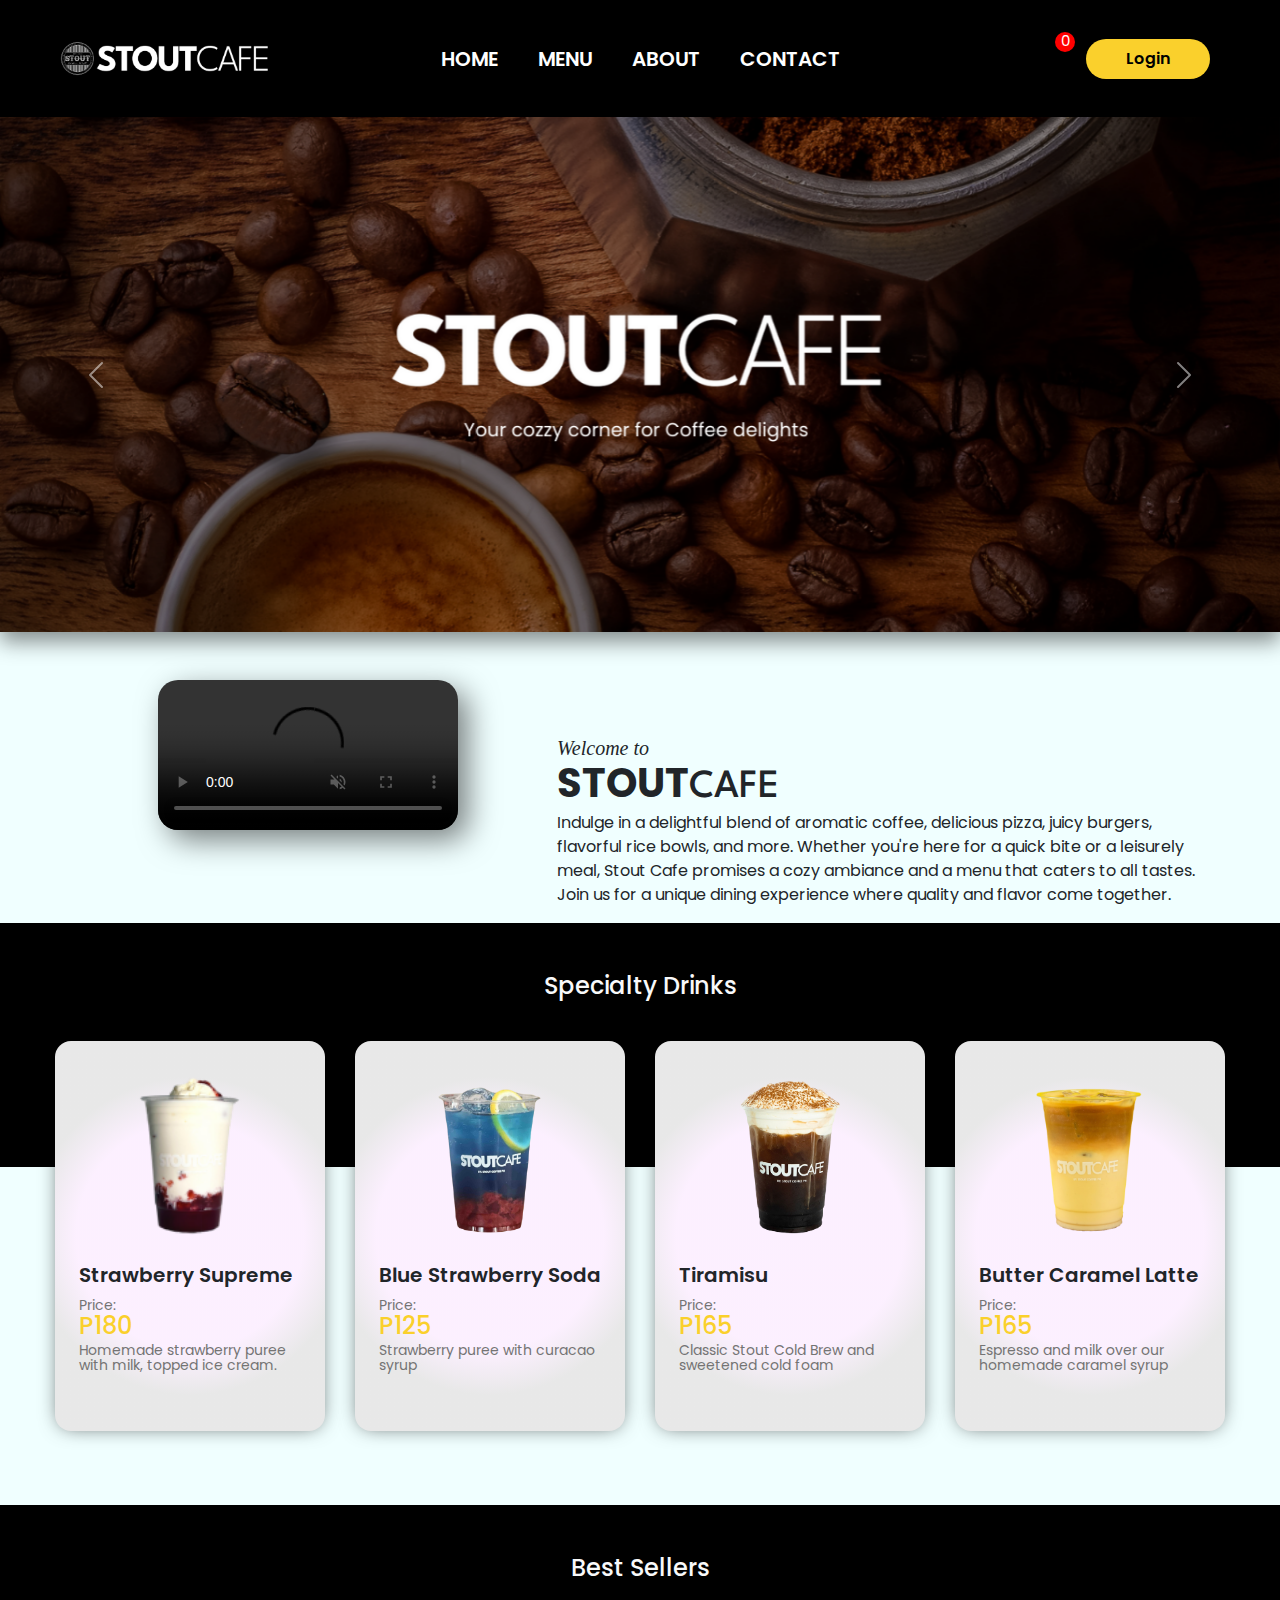
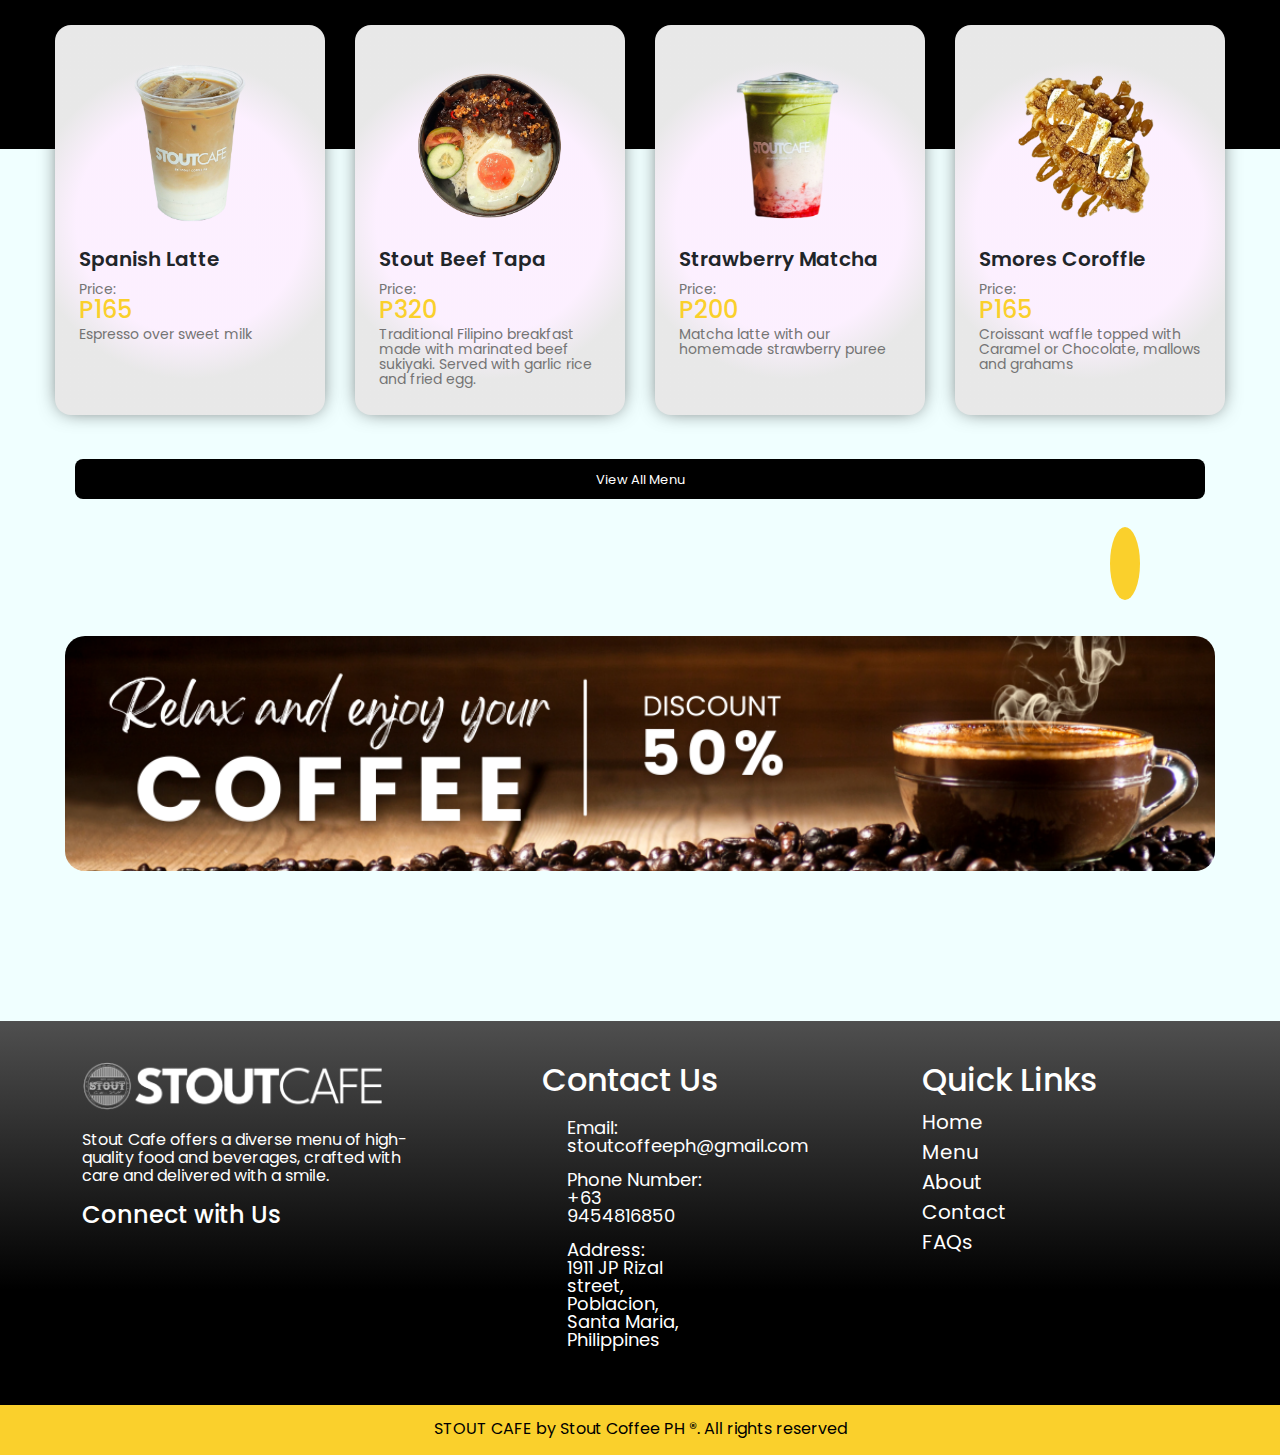
==== index.html @ 59ee8be3 "final" ====
<!DOCTYPE html>
<html lang="en">
<head>
    <meta charset="UTF-8">
    <meta name="viewport" content="width=device-width, initial-scale=1.0">
    <title>STOUT CAFE</title>
    <link rel="stylesheet" href="styles.css">
    <link rel="preconnect" href="https://fonts.googleapis.com">
    <link rel="preconnect" href="https://fonts.gstatic.com" crossorigin>
    <link href="https://fonts.googleapis.com/css2?family=League+Spartan:wght@100..900&family=Playwrite+AU+TAS:wght@100..400&family=Poppins:ital,wght@0,100;0,200;0,300;0,400;0,500;0,600;0,700;0,800;0,900;1,100;1,200;1,300;1,400;1,500;1,600;1,700;1,800;1,900&display=swap" rel="stylesheet">    <link href="https://cdn.jsdelivr.net/npm/bootstrap@5.3.3/dist/css/bootstrap.min.css" rel="stylesheet" integrity="sha384-QWTKZyjpPEjISv5WaRU9OFeRpok6YctnYmDr5pNlyT2bRjXh0JMhjY6hW+ALEwIH" crossorigin="anonymous">
    <link href="https://cdn.jsdelivr.net/npm/bootstrap@5.3.3/dist/css/bootstrap.min.css" rel="stylesheet" integrity="sha384-QWTKZyjpPEjISv5WaRU9OFeRpok6YctnYmDr5pNlyT2bRjXh0JMhjY6hW+ALEwIH" crossorigin="anonymous">
    <script src="https://kit.fontawesome.com/086a90f697.js" crossorigin="anonymous"></script>
</head>
<body class="bg-color">
    
    <header>
        <div class="navbar">
            <div ><a href="#"><img src="pics/logo.png" alt=""class="logo"></a></div>
            <ul class="links">
                <li><a href="home.html" class="nav-linkk">HOME</a></li>
                <li><a href="menu.html" class="nav-linkk">MENU</a></li>
                <li><a href="about.html" class="nav-linkk">ABOUT</a></li>
                <li><a href="contact.html" class="nav-linkk">CONTACT</a></li>
            </ul>
            <div class="cart-btn">
                <a type="button" class="cart-link">
                    <i class="fa-solid fa-cart-shopping" id="cart"></i>
                </a>
                <span class = "quantity">0</span>
            </div>
            <div class="dropdown">
                <button class="btn border-0" type="button" data-bs-toggle="dropdown" aria-expanded="false">
                    <div class="user">
                        <i class="fa-solid fa-circle-user"></i>
                        <div class="user-info">
                            <h5 class="user-fullname">FName LName</h5>
                            <p class="user-email">email</p>
                        </div>
                    </div>
                </button>
                <ul class="dropdown-menu">
                    <li><a class="dropdown-item" href="#" id = "signOut">Sign Out</a></li>
                </ul>
            </div>
            <a href="login.html" class="action-btn" id = "login-form-button">Login</a>
            <div class="toggle-btn">
                <i class="fa-solid fa-bars" ></i> 
            </div>
            
        </div>

        <div class="dropdown_menu closed">
            <li><a href="index.html" class="nav-linkk">HOME</a></li>
            <li><a href="menu.html" class="nav-linkk">MENU</a></li>
            <li><a href="about.html" class="nav-linkk">ABOUT</a></li>
            <li><a href="#" class="nav-linkk">CONTACT</a></li>
            <li><a href="#" class="nav-linkk">CART</a></li>
            <li><a href="#" class="action-btn-dd" id="burgerLogin">LOGIN</a></li>
            <li><a href="#" class="action-btn-dd" id="burgerSignout">SIGN OUT</a></li>
        </div>
    </header>
<!--CAROUSEL-->
    <div class="carousel-container">
        <div id="carouselExampleInterval" class="carousel slide" data-bs-ride="carousel">
            <div class="carousel-inner">
                <div class="carousel-item active" data-bs-interval="3000">
                <img src="pics/1.png" class="d-block w-100" alt="...">
                </div>
            <div class="carousel-item" data-bs-interval="3000">
                <img src="pics/2.png" class="d-block w-100" alt="...">
                </div>
            <div class="carousel-item" data-bs-interval="3000">
                <img src="pics/3.png" class="d-block w-100" alt="...">
                </div>
            <div class="carousel-item" data-bs-interval="3000">
                <img src="pics/4.png" class="d-block w-100" alt="...">
                </div>
            <div class="carousel-item" data-bs-interval="3000">
                <img src="pics/5.png" class="d-block w-100" alt="...">
            </div>
            <divs class="carousel-item" data-bs-interval="3000">
                <img src="pics/6.png" class="d-block w-100" alt="...">
            </divs>
            </div>
            <button class="carousel-control-prev" type="button" data-bs-target="#carouselExampleInterval" data-bs-slide="prev">
                <span class="carousel-control-prev-icon" aria-hidden="true"></span>
                <span class="visually-hidden">Previous</span>
            </button>
            <button class="carousel-control-next" type="button" data-bs-target="#carouselExampleInterval" data-bs-slide="next">
                <span class="carousel-control-next-icon" aria-hidden="true"></span>
                <span class="visually-hidden">Next</span>
            </button>            
        </div>   
    </div>
<!--VIDEO-->
    <div class="container container-fluid pt-5 text-center">
        <div class="row">
            <div class="col-md-5">
            <video src="pics/stout vid.mp4" class="video" controls autoplay muted loop></video>
            </div>
            <div class="text col-md-7 text-start pt-5">
            <h4 class="overview-text1 pt-2">Welcome to</h4>
            <h1 class="overview-text"><b>STOUT</b>CAFE</h1>
            <p class="info">Indulge in a delightful blend of aromatic coffee, delicious pizza, juicy burgers, flavorful rice bowls, and more. Whether you're here for a quick bite or a leisurely meal, Stout Cafe promises a cozy ambiance and a menu that caters to all tastes. Join us for a unique dining experience where quality and flavor come together.</p>
            </div>
        </div>
    </div>


<!--SPECIALTY DRINKS-->

<div class="specialty-drinks-bg">
    <h4 class="title text-light ">Specialty Drinks</h4>
</div>

    <div class="sd-container d-flex justify-content-center align-items-center">
        <div class="row row-menu row-cols-1 row-cols-md-2 row-cols-lg-4 row-cols-xl-4 row-cols-xxl-4 g-4 align-items-center "> 
            <div class="col d-flex justify-content-center align-items-center">
                <button type="button" class="product-link non-coffee-container">
                    <div class="card border-0 rounded-4">
                        <div class="img-container strawberrysup">
                            <img src="products/strawberry supreme.png" class="card-img-top" alt="...">
                        </div>
                        <div class="card-body text-start ">
                            <h5 class="card-title mt-3 px-2 fw-semibold">Strawberry Supreme</h5>
                            <p class="start-price px-2">Price:</p>
                            <h4 class="price fs-4 px-2">P180</h4>
                            <p class="card-text px-2">Homemade strawberry puree with milk, topped ice cream.</p>
                        </div>
                    </div>
                </button>
            </div>
            <div class="col d-flex justify-content-center align-items-center">
                <button tpye="button" class="product-link non-coffee-container">
                    <div class="card border-0 rounded-4">
                        <div class="img-container soda">
                            <img src="products/blue strawbeyy soda.png" class="card-img-top" alt="...">
                        </div>
                        <div class="card-body text-start ">
                            <h5 class="card-title mt-3 px-2 fw-semibold">Blue Strawberry Soda</h5>
                            <p class="start-price px-2">Price:</p>
                            <h4 class="price fs-4 px-2">P125</h4>
                            <p class="card-text px-2">Strawberry puree with curacao syrup</p>
                        </div>
                    </div>
                </button>
            </div>
            <div class="col d-flex justify-content-center align-items-center">
                <button type="button" class="product-link coffee-container">
                    <div class="card border-0 rounded-4">
                        <div class="img-container tiramisu">
                            <img src="products/tiramasu.png" class="card-img-top" alt="...">
                        </div>
                        <div class="card-body text-start ">
                            <h5 class="card-title mt-3 px-2 fw-semibold">Tiramisu</h5>
                            <p class="start-price px-2"> Price:</p>
                            <h4 class="price fs-4 px-2">P165</h4>
                            <p class="card-text px-2">Classic Stout Cold Brew and sweetened cold foam</p>
                        </div>
                    </div>
                </button>
            </div>
            <div class="col d-flex justify-content-center align-items-center">
                <button type="button" class="product-link coffee-container">
                    <div class="card border-0 rounded-4">
                        <div class="img-container butterscotch">
                            <img src="products/beutterscotch.png" class="card-img-top" alt="...">
                        </div>
                        <div class="card-body text-start ">
                            <h5 class="card-title mt-3 px-2 fw-semibold">Butter Caramel Latte</h5>
                            <p class="start-price px-2">Price:</p>
                            <h4 class="price fs-4 px-2">P165</h4>
                            <p class="card-text px-2">Espresso and milk over our homemade caramel syrup</p>
                        </div>
                    </div>
                </button>
            </div>
        </div>
    </div>

<!--BEST SELLERS-->

        <div class="best-sellers-bg">
            <h4 class="title text-light ">Best Sellers</h4>
        </div>
    
            <div class="bs-container d-flex justify-content-center align-items-center">
                <div class="row row-menu row-cols-1 row-cols-md-2 row-cols-lg-4 row-cols-xl-4 row-cols-xxl-4 g-4 align-items-center "> 
                    <div class="col d-flex justify-content-center align-items-center">
                        <button type="button" class="product-link coffee-container">
                            <div class="card border-0 rounded-4">
                                <div class="img-container spanish">
                                    <img src="products/spanish latte.png" class="card-img-top" alt="...">
                                </div>
                                <div class="card-body text-start ">
                                    <h5 class="card-title mt-3 px-2 fw-semibold">Spanish Latte</h5>
                                    <p class="start-price px-2"> Price:</p>
                                    <h4 class="price fs-4 px-2">P165</h4>
                                    <p class="card-text px-2">Espresso over sweet milk</p>
                                </div>
                            </div>
                        </button>
                    </div>
                    <div class="col d-flex justify-content-center align-items-center">
                        <button type="button" class="product-link">
                            <div class="card border-0 rounded-4">
                                <div class="img-container tapa">
                                    <img src="products/stout beef tapa.png" class="card-img-top" alt="...">
                                </div>
                                <div class="card-body text-start ">
                                    <h5 class="card-title mt-3 px-2 fw-semibold">Stout Beef Tapa</h5>
                                    <p class="start-price px-2">Price:</p>
                                    <h4 class="price fs-4 px-2">P320</h4>
                                    <p class="card-text px-2">Traditional Filipino breakfast made with marinated beef sukiyaki. Served with garlic rice and fried egg.</p>
                                </div>
                            </div>
                        </button>
                    </div>
                    <div class="col d-flex justify-content-center align-items-center">
                        <button type="button" class="product-link non-coffee-container">
                            <div class="card border-0 rounded-4">
                                <div class="img-container smatcha">
                                    <img src="products/strawberry matcha.png" class="card-img-top" alt="...">
                                </div>
                                <div class="card-body text-start ">
                                    <h5 class="card-title mt-3 px-2 fw-semibold">Strawberry Matcha</h5>
                                    <p class="start-price px-2"> Price:</p>
                                    <h4 class="price fs-4 px-2">P200</h4>
                                    <p class="card-text px-2">Matcha latte with our homemade strawberry puree</p>
                                </div>
                            </div>
                        </button>
                    </div>
                    <div class="col d-flex justify-content-center align-items-center">
                        <button type="button" class="product-link">
                            <div class="card border-0 rounded-4">
                                <div class="img-container smores">
                                    <img src="products/smores.png" class="card-img-top" alt="...">
                                </div>
                                <div class="card-body text-start ">
                                    <h5 class="card-title mt-3 px-2 fw-semibold">Smores Coroffle</h5>
                                    <p class="start-price px-2">Price:</p>
                                    <h4 class="price fs-4 px-2">P165</h4>
                                    <p class="card-text px-2">Croissant waffle topped with Caramel or Chocolate, mallows and grahams</p>
                                </div>
                            </div>
                        </button>
                    </div>
                </div>
            </div>

            <div class="all-menu-btn-cont">
                <button type="button" class="all-menu-btn">View All Menu</button>
            </div>

            
            <div class="back-to-top-btn">
                <button id="backtotop"><i class="fa-solid fa-chevron-up"></i></button>
            </div>

            <div class="bottom-pic-lp">
                <img src="pics/landingpage.png" alt="">
            </div>

                <!--POPUP NA FINAL-->

    <div class="popup-container">
        <div class="popup">
            <i class="fa-solid fa-xmark" id="fa-xmark-popup"></i>
            <div class="popup-img-container">
                <img src="products/latte.png" alt="" class="popup-img">
            </div>
            <div class="scrollable">
                <h3 class="popup-title">Product Name</h3>
            <p class="popup-price">Price:</p>
            <h4 class="popup-number"></h4>
            <p class="popup-description">Description</p>
            <hr>
            <h6 class="variation">Variation (Select 1)</h6>
            <div class="radio-group">
                <label class="radio size">
                    <input class="radio-option drinks" type="radio" name="option-size" value="8oz"> 8oz
                </label>
                <label class="radio size">
                    <input class="radio-option drinks" type="radio" name="option-size" value="10oz"> 10oz
                </label>
                <label class="radio size">
                    <input class="radio-option drinks" type="radio" name="option-size" value="16oz"> 16oz
                </label>
                <label class="radio nachos">
                    <input class="radio-option snacks" type="radio" name="option-size" value="Solo"> Solo
                </label>
                <label class="radio nachos">
                    <input class="radio-option snacks" type="radio" name="option-size" value="For Sharing"> For Sharing
                </label>
                <label class="radio sandwichSmores">
                    <input class="radio-option" type="radio" name="option-size" value="Chocolate Smores"> Chocolate Smores
                </label>
                <label class="radio sandwichSmores">
                    <input class="radio-option" type="radio" name="option-size" value="Caramel Smores"> Caramel Smores
                </label>
            </div>
            <hr>
            <h6 class="extras">Extras </h6>
            <div class="checkbox-group">
                <label class="checkbox espressoDrinks">
                    <input class="checkbox-option" type="checkbox" name="option" value="Shot of Espresso">
                    Shot of Espresso
                </label>
                <label class="checkbox allPasta">
                    <input class="checkbox-option" type="checkbox" name="option-customize" value="Potato Chips & Dip"> Potato Chips & Dip
                </label>
                <label class="checkbox allPasta">
                    <input class="checkbox-option" type="checkbox" name="option-customize" value="Potato Chips"> Potato Chips
                </label>
                <label class="checkbox allPasta">
                    <input class="checkbox-option" type="checkbox" name="option-customize" value="Baguette Bites"> Baguette Bites
                </label>
                <label class="checkbox allPasta">
                    <input class="checkbox-option" type="checkbox" name="option-customize" value="Sun Dried Tomatoes"> Sun Dried Tomatoes
                </label>
                <label class="checkbox riceBowls">
                    <input class="checkbox-option" type="checkbox" name="option-customize" value="Egg"> Egg
                </label>
                <label class="checkbox riceBowls">
                    <input class="checkbox-option" type="checkbox" name="option-customize" value="Coleslaw"> Coleslaw
                </label>
                <label class="checkbox riceBowls">
                    <input class="checkbox-option" type="checkbox" name="option-customize" value="Plain Rice"> Plain Rice
                </label>
                <label class="checkbox riceBowls">
                    <input class="checkbox-option" type="checkbox" name="option-customize" value="Mexican Java Rice"> Mexican Java Rice
                </label>
                <label class="checkbox riceBowls">
                    <input class="checkbox-option" type="checkbox" name="option-customize" value="Garlic Rice"> Garlic Rice
                </label>
            </div>
        </div>


        <div class="popup-footer">
            <div class="grid-quantity">
                <button class="minus">-</button>
                <span class="quantity-number">1</span>
                <button class="plus">+</button>
            </div>
            <div class="grid-addtocart">
                <button class="addtocart">
                    Add to Cart
                </button>
            </div>
        </div>
        </div>
    </div>

<!--CART PAGE-->

    <div class="cartpage">
        <div class="mycart">
            <div class="backbutton">
                <i class="fa-solid fa-chevron-left"></i>
                <p class="back">Back</p>
            </div>
            <h4 class="mycart-title">My Cart</h4>

            <div class="items">
                <!--Start adding here-->
                <!-- <div class="cart-items-container"> 
                    <div class="cart-img-container">
                        <img class="cart-img" src="products/latte.png" alt="">
                    </div>
                    <div class="text-container">
                        <i class="fa-solid fa-trash"></i>
                        <h5 class="cart-items-title">Product Name</h5>
                        <p class="cart-items-price">Price: P</p>
                        <p class="cart-items-size">Size: </p>
                        <p class="cart-items-extras">Extras:</p>
                    </div>

                    <div class="cart-quantity">
                        <button class="cart-minus">-</button>
                        <span class="cart-quantity-number">0</span>
                        <button class="cart-plus">+</button>
                    </div>
                </div>     -->
            </div>
        </div>
        <div class="information">
            <button onclick="showDialog()" class="edit">
                <div class="delivery-address">
                    <img class="map" src="products/map-location-svgrepo-com.png" alt="">
                    <div class="info">
                        <h5 class="delivery-title">Delivery Address</h5>
                        <p class="name">Name:</p>
                        <p class="phone-number">Phone Number:</p>
                        <p class="complete-address">Address:</p>
                    </div>
                </div>
            </button>

            <p class="special-instructions"> Special Instructions</p>
            <textarea name="textbox" id="textbox" placeholder="Enter your special instructions here..."></textarea>

            <p class="payment-method">Payment Method</p>
            
            <div class="dialog">
                <dialog id="myDialog">
                    <p class="contact">Contact</p>
                    <input class="fullname" type="text" placeholder="Full Name" required>
                    <input class="contact-number" type="text" placeholder="Contact Number" required>
                    <p class="address">Address</p>
                    <input class="dialog-address-1" type="text" placeholder="Street Name, Building, House No." required>
                    <input class="dialog-address-2" type="text" placeholder="Barangay" required>
                    <input class="dialog-address-3" type="text" placeholder="City" required>
                    <input class="dialog-address-4" type="text" placeholder="Province" required>
                    <button onclick="closeDialog()" class="close">Close</button>
                    <button onclick="closeDialog()" class="save">Save</button>
                </dialog>
            </div>

            <div class="payment-radio">
                <div class="payment-radio">
                  <label for="radio1">
                    <input type="radio" id="radio1" class="payment" name="radio-group" />
                    <img class="payment-img" src="./pics/cash.png" alt="Radio 1">
                  </label>
                </div>
                <div class="payment-radio">
                  <label for="radio2">
                    <input type="radio" id="radio2" class="payment" name="radio-group" />
                    <img class="payment-img" src="./pics/Card.png" alt="Radio 2">
                  </label>
                </div>
                <div class="payment-radio">
                  <label for="radio3">
                    <input type="radio" id="radio3" class="payment" name="radio-group" />
                    <img class="payment-img" src="./pics/gcash.png" alt="Radio 3">
                  </label>
                </div>
            </div>

            <div class="voucher">
                <p class="voucher-code">Voucher Code:</p>
                <div class="code"><textarea name="textbox" id="textbox-voucher" placeholder="Enter voucher code here..."></textarea>
                    <button class="apply">Apply</button></div>
            </div>

            <hr>
        <div class="payment-summary">
            <h5 class="summary-title">Payment Details</h5>
            <p class="subtotal">Subtotal:</p>
            <p class="delivery-fee">Delivery Fee: P49</p>
            <p class="payment-method-2">Payment Method:</p>
        </div>
        <hr>

        <div class="total">
            <div class="totalpayment">
                <h5>Total Payment:</h5>
                <h2 id = "check-out-price">P0</h2>
            </div>

            <button class="checkout">Check Out</button>

        </div>
        </div>
    </div>


            <div class="footer-container">
                <footer >
                    <div class="container pagodnako">
                        <div class="row align-items-start justify-content-center text-align-center">
                            <div class="col col-md-4 align-items-start justify-content-center text-align-center">
                            <img class="footer-logo" src="pics/logo.png" alt="">
                            <p>Stout Cafe offers a diverse menu of high-quality food and beverages, crafted with care and delivered with a smile.</p>
                            <h4>Connect with Us</h4>

                                <div class="row  mt-3">
                                    <div class="col-2"><a href=""><i class="fa-brands fa-facebook footer-icon"></i></a></div>
                                    <div class="col-2"><a href=""><i class="fa-brands fa-square-instagram footer-icon"></i></a></div>
                                    <div class="col-2"><a href=""><i class="fa-brands fa-tiktok footer-icon"></i></a></div>
                                </div>

                          </div>
                          <div class=" col col-md-4 d-block text-align-start justify-content-start">
                            <div class="row footer-row">
                                <h2>Contact Us</h2>
                                <div class=" d-flex">
                                    <i class="fa-solid fa-envelope footer-icon2"></i>
                                    <a href="" class="footer-link"> <p>Email: <br>stoutcoffeeph@gmail.com</p></a>
                                </div>
                                <div class=" d-flex">
                                    <i class="fa-solid fa-phone footer-icon2"></i>
                                    <a href="" class="footer-link"> <p>Phone Number: <br>+63 9454816850</p></a>
                                </div>
                                <div class=" d-flex">
                                    <i class="fa-solid fa-location-dot footer-icon2"></i>
                                    <a href="" class="footer-link"> <p>Address: <br>1911 JP Rizal street, Poblacion,
                                        Santa Maria, Philippines</p></a>
                                </div>
                                
                            </div>
                          </div>
                          <div class="col col-md-4">
                            <div class="row quicklinks">
                                <h2>Quick Links</h2>
                                <a href="index.html">Home</a>
                                <a href="menu.html">Menu</a>
                                <a href="about.html">About</a>
                                <a href="contact.html">Contact</a>
                                <a href="faqs.html">FAQs</a>
                            </div>
                          </div>
                        </div>
                      </div>
                      
                </footer>
                <div class="footer-footer"><p>STOUT CAFE by Stout Coffee PH ®. All rights reserved</p></div>
            </div>

<script src="https://ajax.googleapis.com/ajax/libs/jquery/3.7.1/jquery.min.js"></script>   
<script src="script.js"></script>
<script src="https://cdn.jsdelivr.net/npm/bootstrap@5.3.3/dist/js/bootstrap.bundle.min.js" integrity="sha384-YvpcrYf0tY3lHB60NNkmXc5s9fDVZLESaAA55NDzOxhy9GkcIdslK1eN7N6jIeHz" crossorigin="anonymous"></script> 
</body>
</html>
---- styles.css ----
* {
    padding: 0;
    margin: 0;
    box-sizing: border-box;
    font-family: "Poppins";

}

:root {
    --darkyellow: #FAD02C;
    --black: #000000;
    --poppins: "Poppins";
    --white: #ffffff;
}

body {
    height: 100%;
}

.bg-color {
    background-color:azure;
}

/*------LOGIN-------*/

#signOut {
    z-index: 999;
}

.landingpage-pic {

}


/*------NAVBAR-------*/

.logo {
    height: 35px;
    display: flex;
    margin-left: 60px;
}

i{
    color: var(--white);
    margin-right: 50px;
    font-size: 20px;
}

li {
    list-style: none;
    display: flex;
    justify-content: space-between;
}

.nav-linkk, .action-btn{
    text-decoration: none;
    color: rgb(255, 255, 255);
    font-family: "Poppins";
    font-weight: 580;
    transition: transform 0.3s ease;
}


.nav-linkk:hover {
    color:#FAD02C;
    transform: scale(1.1);
}


header {
    display: block;
    top: 0;
    z-index: 5;
    width: 100%;
    position: sticky;
}   

.navbar {
    width: 100%;
    display: flex;
    align-items: center;
    justify-content: space-between;
    background-color: #000000;
    height: 13vh;
    backdrop-filter: blur(15px) ;
}

.links {
    display: flex;
    position: absolute;
    justify-content: center;
    align-items: center;
    padding: 0;
    margin: 0;
    left: 50%;
    right: 50%;
}
.navbar .links {
    display: flex;
    gap: 40px;
}

.navbar .toggle-btn {
    cursor: pointer;
    display: none;
    overflow-x: hidden;
}

.action-btn {
    background-color: var(--darkyellow);
    padding: 0.3rem 1rem;
    outline: none;
    border-radius: 50px;
    cursor: pointer;
    display: flex;
    justify-content: center;
    margin-right: 70px;
    padding: 8px 40px;
    color: #000;
    
}

.action-btn-dd  {
    background-color: var(--darkyellow);
    padding: 0.3rem 1rem;
    outline: none;
    border-radius: 50px;
    cursor: pointer;
    width: 100px;
    display: flex;
    justify-content: center;
    text-decoration: none;
    color: var(--white);
    width: 2000px;
}

.action-btn:hover, .action-btn-dd:hover{
    background-color: #fff;
    color: #000000;
}

.cart-btn {
    width: 100%;
    display: flex;
    position: absolute;
    align-items: center;
    transition: transform 0.3s ease;

}

.fa-cart-shopping {
    font-size: 25px;
}

.cart-link-home {
    position: absolute;
    right: 400px;
    width: 20px;
    
}


.cart-link {
    position: absolute;
    right: 230px;
    width: 20px;
}

.fa-circle-user {
    font-size: 38px;
}

.user:hover .fa-circle-user,
.user:hover .user-fullname,
.user:hover .user-email {
    color: var(--darkyellow);
}

.user {
    display: flex;
    justify-content: center;
    align-items: center; 
    position: relative;
    right: 48px;
    cursor: pointer;
}

.user-fullname {
    color: var(--white);
    margin-top: 9px;
    text-align: start;
}

.user-email {
    line-height: 5px;
    color: white;
    text-align: start;
}

.user-info {
    display: block;
    right: -50px;
    position: relative;
    left: -40px;

}



.quantity-home{
    color: rgb(255, 255, 255);
    border-radius: 50px;
    width: 20px;
    height: 20px;
    background-color: red;
    font-size: 15px;
    position: absolute;
    right: 375px;
    top: -27px;
    display: flex;
    justify-content: center;
    text-align: center;
    align-items: center;
}


.quantity{
    color: rgb(255, 255, 255);
    border-radius: 50px;
    width: 20px;
    height: 20px;
    background-color: red;
    font-size: 15px;
    position: absolute;
    right: 205px;
    top: -27px;
    display: flex;
    justify-content: center;
    text-align: center;
    align-items: center;
}



#cart {
    height: 10px;
    color: white;
}

#cart:hover {
    color: #FAD02C;
    transform: scale(1.1);
}

.dropdown_menu {
    display: none;
    position: absolute;
    right: 2rem;
    top: 60px;
    height: 0;
    width: 400px;
    background-color: #00000099;
    backdrop-filter: blur(15px);
    border-radius: 10px;
    overflow: hidden;
    transition: height 0.2s cubic-bezier(0.175, 0.885, 0.32, 1.275);
}

.dropdown_menu.open {
    height: 300px;
    overflow: hidden;
}

.dropdown_menu li {
    padding: 0.7rem;
    display: flex;
    align-items: center;
    justify-content: center;
}

.dropdown_menu .action-btn {
    width: 100%;
    display: flex;
    justify-content: center;
}

.carousel-container {
    box-shadow: 0px 10px 20px rgba(0, 0, 0, 0.445);  
    position: relative;
    top: 0;
}


.btn-container {
    width: 100%;
    display: flex;
    justify-content: center;
}

.ordernow-btn {
    position: absolute;
    bottom: 60px;
    display: flex;
    justify-content: center;
    background-color: var(--darkyellow);	
    border-radius:42px;
	border:1px solid #ffaa22;
	display: inline-block;
	cursor:pointer;
	color:#000000;
	font-family:"Poppins";
	font-size:15px;
	font-weight:600;
	padding:10px 40px;
	text-decoration:none;
}

.ordernow-btn:hover {
	background-color: var(--white);
    color: #000000;
    border-style: none;
}
.ordernow-btn:active {
	position:relative;
	top:1px;
}

/*--------VIDEO-----------*/

.video {
    width: 300px;
    border-radius: 20px;
    box-shadow: 10px 10px 30px rgba(0, 0, 0, 0.5);
    margin-bottom: 2.5em;
}

.overview-text1 {
    font-family: "Playwrite Australia Tasmania";
    font-size: 20px;
    font-style: italic;
}

.overview-text {
    font-family: "League Spartan";
    line-height: 30px;
}

/*-------BACKGROUND-------*/


.specialty-drinks-bg, .best-sellers-bg {
    height: 15.25rem;
    width: 100%;
    background-color: var(--black);
    position: relative;
}


.best-sellers-bg {    top: -5.125rem;
}

.title {
    display: flex;
    justify-content: center;
    padding-top: 2.025em;
}

.categories-title {
    font-weight: 600;
}

/*-------PRODUCTS------*/

.sd-container {
    position: relative;
    top: -4.125rem;
}

.bs-container {
    position: relative;
    top: -9.125rem;
}

.espresso-container {
    position: relative;
}

.product-link {
    text-decoration: none;
    border-style: none;
    border-radius: 30px;
}

.row-cols-2 {
    width: 1150px;
}

.row-menu {
    width: 1200px;
}

.card {
    width: 270px;
    flex: 0 0 auto;
    -webkit-box-shadow: 0px 0px 20px -5px rgba(0, 0, 0, 0.70);
    -moz-box-shadow: 0px 0px 30px -5px rgba(0,0,0,0.70);
    box-shadow: 0px 0px 20px -5px rgba(0,0,0,0.70);
    transition: transform 0.5s ease;
    background: hsla(289, 100%, 97%, 1);

background: radial-gradient(circle, hsla(289, 100%, 97%, 1) 48%, hsla(0, 0%, 91%, 1) 67%);

background: -moz-radial-gradient(circle, hsla(289, 100%, 97%, 1) 48%, hsla(0, 0%, 91%, 1) 67%);

background: -webkit-radial-gradient(circle, hsla(289, 100%, 97%, 1) 48%, hsla(0, 0%, 91%, 1) 67%);

filter: progid: DXImageTransform.Microsoft.gradient( startColorstr="#FCEEFF", endColorstr="#E9E9E9", GradientType=1 );
}

.card-body {
    height: 200px;

}

.row-menu .col {
    position: relative;
    top: -60px;
    transition: transform 0.5s ease;
    margin-bottom: 30px;
}

.row-menu .col:hover {
    transform: translateY(-15px);
}

.row-menu .col:hover .img-container {
    background-color: var(--darkyellow);
}

.row-menu .col:hover .americano {
    background-color: rgb(155, 139, 115);
}

.row-menu .col:hover .tiramisu {
    background-color: #D2B48C;
}

.row-menu .col:hover .latte    {
    background-color: #d6af79;
}

.row-menu .col:hover .spanish    {
    background-color: #d6af79;
}


.row-menu .col:hover .matchalatte {
    background-color: rgb(192, 185, 119);
}

.row-menu .col:hover .capuccino {
    background-color: #C3A583;
}

.row-menu .col:hover .butterscotch {
    background-color: #ffc039;
}

.row-menu .col:hover .mochtab {
    background-color: #4E342E;
}

.row-menu .row-menu .col:hover .whitemocha {
    background-color: rgb(247, 233, 194);
}

.row-menu .col:hover .tableya {
    background-color: #3B2F2F ;
}

.row-menu .col:hover .horchata {
    background-color: rgb(250, 227, 169);
}

.row-menu .col:hover .dalgona {
    background-color: #ceac3b;
}

.row-menu .col:hover .strawberrysup {
    background-color: rgb(255, 52, 120);
}

.row-menu .col:hover .lemon {
    background-color: #ffef3f;
}

.row-menu .col:hover .strawberrylemonade {
    background-color: #FF6F61;
}

.row-menu .col:hover .hibiscus {
    background-color: #ff6363;
}
.row-menu .col:hover .cake {
    background-color: rgb(252, 135, 135);
}

.row-menu .col:hover .strawberrymatcha {
    background-color: rgb(140, 206, 33);
}

.row-menu .col:hover .matchatab {
    background-color: rgb(185, 204, 19);
}

.row-menu .col:hover .passionfruit {
    background-color: #ffe344;
}

.row-menu .col:hover .smores {
    background-color: #ddad34; 
}

.row-menu .col:hover .soda {
    background-color: #73B9FF; 
}

.row-menu .col:hover .tapa {
    background-color: #8B4513;
}

.row-menu .col:hover .smatcha {
    background-color: #A2C523;
}

.row-menu .col:hover .cookies {
    background-color:#D2B48C ;
}

.row-menu .col:hover .brownies {
    background-color:#966542 ;
}

.row-menu .col:hover .shakshouka {
    background-color:#B22222 ;
}

.row-menu .col:hover .ceasar {
    background-color:#a7ff50 ;
}

.row-menu .col:hover .shrimp {
    background-color:#9dfc32  ;
}

.row-menu .col:hover .fries {
    background-color:#9dfc32  ;
}

.row-menu .col:hover .cheese {
    background-color:#FFA500   ;
}

.row-menu .col:hover .ham {
    background-color:#FFC0CB   ;
}

.row-menu .col:hover .croffle {
    background-color:#DEB887   ;
}

.row-menu .col:hover .cookiesncream {
    background-color:#8B4513   ;
}

.row-menu .col:hover .pasta {
    background-color:#F5DEB3   ;
}


.row-menu .col:hover .card-img-top {
    transform: scale(1.1);
}


.img-container {
    width: 270px;
    height: 190px;
    border-radius: 15px 15px 30px 30px;
    visibility: visible;
    transition: background-color 0.5s ease;
    z-index: 1;
}

.card-img-top {
    transition: transform 0.5s ease;
}

.start-price {
    margin: 8px 0 5px 0;
    font-size: 14px;
    color: rgb(116, 116, 116);

}

.card-text {
    line-height: 15px;
    font-size: 14px;
    color: rgb(116, 116, 116);
}

.price {
    line-height: 10px;
    margin-bottom: 12px;
    color: var(--darkyellow);
}

.all-menu-btn-cont {
    display: flex;
    position: relative;
    justify-content: center;
    top: -12rem;
    height: auto;
}

.all-menu-btn {
    width: 1130px;
    height: 40px;
    border-radius: 8px;
    font-family: var(--poppins);
    font-weight:s 500;
    border-style: none;
    background-color: var(--black);    
    font-size: 13px;
    color: var(--white);
    display: flex;
    text-decoration: none;
    justify-content: center;
    align-items: center;
}

.all-menu-btn:hover {
    background-color: var(--darkyellow);
}

.back-to-top-btn {
    position: relative;
    display: flex;
    float: right;
    margin-right: 90px;
    top: -9.375rem;
}

#backtotop {
    background-color: transparent;
    border: none;
    text-decoration: underline;
    font-family: var(--poppins);
    color: var(--darkgray);
    position: relative;
    font-size: small;

}



.divider {
    height: 20px;
    width: 1px;
    background-color: lightgray;
}

/*CAROUSEL MENU*/


  .wrapper{
    width:100%;
    padding-top: 20px;
    text-align:center;
  }
  #menu-carousel{
    width:90%;
    margin:0px auto;
  }
  .slick-slide{
    margin:10px;
  }
  .slick-slide img{
    width:100%;
    border: 2px solid #fff;
  }
  .wrapper .slick-dots li button:before {
    font-size:20px;
    color:white;
  }

/*------MENU--------*/

.categories-cont {
    margin-bottom: 4em;
    padding-top: 0.3em;
    height: 3.3em;
    position: sticky;
    top: 0;
    background-color: var(--darkyellow);
    z-index: 2;
    justify-content: center;
    align-items: center;

}

.categories-cont .nav {
    gap: 40px;
    justify-content: center;
    align-items: center;
    position: sticky;
}

.links li {
    font-size: 20px;
}

.nav .nav-link {
    color: #000000;
    font-weight: 500;
}

.nav .nav-link:hover {
    color: var(--white);
}

.nav i {
    color:#000000;
}

.categories-icon {
    margin-right: 10px; 
    transition: color 0.3s ease, opacity 0.3s ease;}

.nav-link:active {
    color: var(--white);
}

.nav-link:hover .categories-icon {
    color: var(--white); 
    opacity: 1;
}

/* .espresso {
    display: flex;
    position: relative;
    justify-content: center;
    margin-top: 30px;
    margin-bottom: 80px;
} */

.espresso, .non-coffee h3 {
    font-weight: 600;
}

.non-coffee {
    display: flex;
    position: relative;
    justify-content: center;
    margin-top: -30px;
    margin-bottom: 80px;
}

.menu-container {
    margin-bottom: 6em;
    margin-top: -2em;
}

.fa-xmark {
    color: rgb(255, 255, 255);
    position: absolute;
    top: 30px;
    right: -5px;
    cursor: pointer;
    font-size: 28px;
}

.fa-chevron-up {
    color: black;
    font-size: 30px;
    background-color: var(--darkyellow);
    padding: 15px;
    border-radius: 50%;
}


/*NEW POPUP NA FINAL */
#fa-xmark-popup {
    color: rgb(44, 44, 44);
    position: absolute;
    margin: 15px;
    right: 10px;
    top: 8px;
    z-index: 10;
    cursor: pointer;
    font-size: 28px;
}

.popup-container {
    background-color: rgba(0, 0, 0, 0.5);
    display: flex;
    position: fixed;
    top: 0;
    left: 0;
    width: 100%;
    height: 100%;
    border-color: #000000;
    display: flex;
    justify-content: center;
    align-items: center;
    visibility: hidden;
    z-index: 6;
}

.popup {
    box-shadow: 0px 0px 30px -5px rgba(0,0,0,0.70);
    border-style: none;
    width: 500px;
    height: 700px;
    position: relative;
    align-items: center;
    border-radius: 20px;
    background-color: var(--white);
}

.popup-img {
    display: block;
    position: relative;
    top: -40px;
    width: 500px;
}

.scrollable {
    overflow-y: scroll;
    overflow-x: hidden;
    width: 500px;
    height: 300px;
}

.popup-img-container {
    background-color: var(--darkyellow);
    height: 340px;
    border-radius: 20px 20px 40px 40px;
}

.radio-group {
    display: flex;
    flex-direction: column;
    gap: 10px;
}

.radio-group label {
    display: flex;
    align-items: center;
}

.checkbox-group {
    display: flex;
    flex-direction: column;
    gap: 10px;
}

.checkbox-group label {
    display: flex;
    align-items: center;
}

.popup-footer {
    display: flex;
    align-items: center;
    gap: 10px;
}
.grid-addtocart{
    width: 100%;
}
.grid-quantity {
    width: 120px; 
    display: flex;
    align-items: center;
}

.popup-title, .popup-price, .popup-number, .popup-description, .variation, .radio-group, .extras, .checkbox-group, .popup-footer {
    margin: 10px 20px 10px 20px;
}

.popup-title {
    font-size: 25px;
    font-weight: 600;
}

.popup-price {
    line-height: 10px;
}

.popup-number {
    color: var(--darkyellow);
    line-height: 20px;
}

.popup-description {
    font-size: 18px;
}

.variation, .extras {
    font-weight: 550;
    font-size: 18px;
}

.radio, .checkbox {
    line-height: 20px;
    font-size: 18px;
    cursor: pointer;
}

.radio-option, .checkbox-option {
    margin-right: 10px;
}

.radio-option {
    cursor: pointer;
}

.minus, .plus {
    height: 35px;
    width: 35px;
    font-size: 20px;
    border-style: none;
    background-color: var(--darkyellow);
    font-weight: 600;
    border-radius: 5px 5px 5px 5px;
}

.quantity-number {
    padding: 0px 10px;
    display: block;
    width: 40px;
    text-align: center;
}

.minus {
    border-radius: 10px 0px 0px 10px;
}

.plus {
    border-radius: 0px 10px 10px 0px;
}

.addtocart {
    background-color: #000000;
    color: var(--white);
    border-style: none;
    border-radius: 10px;
    height: 35px;
    width: 100%;
    font-size: 15px;
}
.addtocart:hover{
    background-color: var(--darkyellow);
    color: black;
}
.addtocart:active{
    background-color: #000000;
    color: var(--white);
}
/*-----CART PAGE------*/

.cartpage {
    width: 100%;
    position: fixed;
    top: 0;
    bottom: 0;
    background-color: #00000044;
    grid-template-columns: 1fr 1fr;
    align-items: center;
    display: none;
    flex-wrap: wrap ;
    justify-content: center;
    gap: 15px;
    z-index: 10;
    overflow: scroll;
}

.mycart {
    background-color: #ebebeb;
    height: 750px;
    width: 650px;
    position: relative;
    right: 0;
    border-radius: 20px;
    box-shadow: 0px 0px 20px -5px rgba(0,0,0,0.70);
    overflow: hidden;
}

.text-container {
    position: relative;
    top: 10px;
    margin-left: 10px;
}

.fa-chevron-left {
    color: gray;

}

.backbutton {
    margin: 20px 20px 0px 30px;
    display: flex;
    cursor: pointer;
}

.backbutton p {
    position: relative;
    left: -40px;
    top: -2.5px;
    cursor: pointer;
}

.items {
    overflow: scroll;
    overflow-x: hidden;
    position: relative;
    padding-left: 20px;
    height: 650px;
}

.cart-items-container {
    display: flex;
    align-items: center;
    width: 100%;
    margin-bottom: 15px;
    background-color: #ffffff;
    padding: 0px 15px 15px 15px;
    border-radius: 15px;
}
.mycart-title {
    text-align: center;
    font-weight: 600;
    position: relative;
    top: -15px;
    color: black;

}

.cart-img-container {
    height: 130px;
    width: 130px;
    overflow: hidden;
    border: none;
    border-radius: 10px;
    margin-top: 15px;
    align-items: center;
    background-color: var(--darkyellow);
}

.cart-img {
    width: 100%;
    height: 100%;
    object-fit: cover;
    position: relative;
    top: -10px;
}

.cart-items-title {
    margin-bottom: 20px;
    color: black;
}

.cart-items-price {
    font-size: large;
    font-weight: 500;
}

.cart-items-title, .cart-items-price, .cart-items-size, .cart-items-extras {
    margin-left: 20px;
    line-height: 8px;
}

.cart-items-extras{
    width: 400px;
    line-height: 20px;
    
}
.fa-trash {
    color: gray;
    position: absolute;
    left: 400px;
    cursor: pointer;
    font-size: 23px;
    top: -5px;
}

.fa-trash:hover {
    color: rgb(204, 4, 4);
}

.line {
    margin: 20px;
}

.cart-quantity {
    position: absolute;
    left: 500px;
}

.cart-minus, .cart-plus {
    height: 30px;
    width: 35px;
    font-size: 20px;
    border-style: none;
    background-color: var(--darkyellow);
    font-weight: 600;
    border-radius: 5px;
}

.cart-quantity-number {
    padding: 0px 10px;
}

/*----INFORMATION----*/

.information {
    background-color: var(--darkyellow);
    height: 750px;
    width: 500px;
    border-radius: 20px;
    box-shadow: 0px 0px 20px -5px rgba(0,0,0,0.70);
    position: relative;
    padding: 20px 20px;
}

.delivery-address  {
    display:flex;
    padding: 20px;
}

.map {
    height: 100px;
}

.info {
    justify-content: flex-start;
}

.delivery-title {
    margin: 10px 0px 0px 20px;
    font-weight: 550;
    line-height: 15px;
    color: black;
}

.name, .phone-number, .complete-address {
    margin: 10px 0px 0px 20px;
    font-weight: 500;
    line-height: 12px;
    text-align: left;
}

.edit {
    width: 460px;
    background-color: #ffffff70;
    border-radius: 10px;
    border: none;
    margin-bottom: 10px;
}



/*----DIALOG----*/

dialog {
    height: 500px;
    width: 400px;
    background-color: #ffffff;
    border: none;
    border-radius: 10px;
    padding: 20px;
    box-shadow: 0px 0px 30px -5px rgba(0,0,0,0.70);

}

.dialog {
    position: absolute;
    top: 22%;
    left: 14.5%;
    transform: translate(-50%, -50%);
    z-index: 2001;
    padding: 20px;

}

.save {
    position: fixed;
    bottom: -460px;
    right: -340px;
    padding: 7px 30px;
    border-radius: 10px;
    font-weight: 500px;
    background-color: var(--darkyellow);
    border: solid 2px #8a8a8a;
}

.close {
    position: fixed;
    bottom: -460px;
    right: -225px;
    padding: 7px 30px;
    border-radius: 10px;
    font-weight: 500px;
    background-color: #ebebeb;
    border: solid 2px #8a8a8a;

}

.fullname, .contact-number, .dialog-address-1, .dialog-address-2, .dialog-address-3, .dialog-address-4{
    width: 100%;
    padding: 10px;
    border: 1px solid #ccc;
    margin-bottom: 8px;
    border-radius: 10px;
}

.contact-number {
    width: 100%;
    padding: 10px;
    border: 1px solid #ccc;
    border-radius: 10px;
}

.special-instructions, .payment-method{
    margin-top: 8px;
    line-height: 10px;
    font-weight: 450;

}

.instruction-box {
    height: 150px;
    width: 100%;
    padding: 15px;
    border: none;
    margin-bottom: 8px;
    border-radius: 10px;

}

#textbox {
    height: 100px;
    width: 100%;
    border: none;
    border-radius: 10px;
    padding: 10px;
    resize: none;
}



/*----PAYMENT METHOD----*/

.payment-radio {
    display: inline-flex;
    margin-right: 20px;
}

.payment-radio input[type="radio"] {
    display: none;
}

.payment-radio label {
    display: inline-flex;
    width: 135px;
    height: auto;
    border-radius: 10px;
    cursor: pointer;
    border: 2px solid transparent;
    overflow: hidden;
    transition: border 0.2s ease, background-color 0.2s ease;
    z-index: 2000;
}

.payment-radio input[type="radio"]:checked + img {
    border: 2px solid #000; 
    background-color: #ffffff;
}

.radio-group-payment {
    display: flex;
    justify-content: space-between;
}

.payment-img {
    width: 130px;
    height: 80px;
    background-color: #ffffff70;
    border-radius: 10px;
    transition: background-color 0.2s ease;

}

.payment-img:hover {
    background-color: #ffffff;
}

.payment-summary p {
    line-height: 10px;
    font-weight: 450;
}

.payment-summary h5 {
    margin-bottom: 10px;
    font-weight: 500;
}

.payment-summary {
    margin-bottom: 5px;
}

.code {
    display: flex;
    gap:15px;
}

#textbox-voucher {
    height: 45px;
    width: 70%;
    border: none;
    border-radius: 10px;
    padding: 10px;
    resize: none;
}

.voucher-code {
    font-weight: 450;
    margin-bottom: 8px;
    margin-top: 2px;
}

.apply {
    width: 25%;
    border-radius: 10px;
    font-weight: 450;
    border: solid 2px;
}

.apply:hover {
    background-color: #ffffff70;
}

.totalpayment h2 {
    line-height: 15px;
    font-weight: 600;
}

.total {
    display: inline-flex;
    gap:30px;
}

.checkout {
    width: 275px;
    border-radius: 10px;
    font-weight: 450;
    border: solid 2px;
}

.checkout:hover {
    background-color: #ffffff70;
}

/*-----ABOUT -------*/

.aboutus {
    position: relative;
    display: inline-block;
    width: 100%;
}

.aboutus-pic {
    width: 100%;
    display: block;
    height: auto;
}

.aboutus-title {
    font-size: 4em;
    font-weight: 700;
    color: white;
    position: absolute;
    top: 50%; 
    left: 50%;
    transform: translate(-50%, -50%); 
    text-align: center;
}

.aboutus-info {
    font-weight: 300;
    font-size: 15px;
    line-height: 18px;
    text-align: center;
    color: white;
    position: absolute;
    top: 63%; 
    left: 50%;
    transform: translate(-50%, -50%); 
}

.mission-container, .vision-container {
    margin-top: 50px;
    display: flex;
    justify-content: center;
    width: 100%;
    gap: 150px;
}

.vision-container {
    margin-top: 80px;

}

.mission-title, .vision-title {
    font-weight: 600;
}

.mission, .vision {
    display: block;
    position: relative;
    width: 600px;
    margin-top: 45px;
}

.mission-pic, .vision-pic {
    height: 400px;
    position: relative;
    border-radius: 20px;

}

.mission-text, .vision-text {
    position: relative;
    font-size: 20px;
}

.bottom-pic {
    width: 100%;
    display: flex;
    justify-content: center;
    align-items: center;
    margin-top: 70px;
    height: auto;
    margin-bottom: 50px;

}

.bottom-pic img {
    width: 1200px;
    border-radius: 20px;
    height: auto;
}

.bottom-pic button {
    position: absolute;
    padding: 8px 50px;
    background-color: #FAD02C90;
    border: #00000073 solid 2px;
    border-radius: 10px;
    margin-top: 160px;
}

.bottom-pic-lp {
    width: 100%;
    display: flex;
    justify-content: center;
    align-items: center;
    height: auto;
    margin-bottom: 50px;
    position: relative;
    top: -100px;
}

.bottom-pic-lp img {
    width: 1150px;
    border-radius: 20px;
    height: auto;    
}


/*---CONTACT US PAGE*/

.contactus {
    position: relative;
    display: inline-block;
    width: 100%;
}

.contactus-pic {
    width: 100%;
    display: block;
    height: auto;
}

.contactus-title {
    font-size: 4em;
    font-weight: 700;
    color: white;
    position: absolute;
    top: 50%; 
    left: 50%;
    transform: translate(-50%, -50%); 
    text-align: center;
}

.contact-form-container {
    display: flex;
    justify-content: center;
    align-items: center;
    height: 100%;
    flex-direction: row;
    margin-top: 50px;
}

.row-contact {
    gap: 50px;
}

.contact-form {
    width: 500px;
    height: 650px;
    padding: 40px;
    background-color: rgba(0, 0, 0, 0.76);
    border-radius: 15px;
    box-shadow: 0 0 10px rgba(0, 0, 0, 0.1);
    display: flex;
    flex-direction: column;
}

.contact-form h2 {
    margin-bottom: 20px;
    text-align: center;
    color: var(--white);
}

.contact-form label {
    margin-bottom: 5px;
    color: var(--white);

}


.contact-form input, .contact-form textarea {
    width: 100%;
    padding: 10px;
    margin-bottom: 15px;
    border: 1px solid #ccc;
    border-radius: 10px;
}

.contact-form button {
    padding: 15px;
    border: none;
    border-radius: 10px;
    background-color: var(--darkyellow);
    color: rgb(0, 0, 0);
    font-size: 16px;
    font-weight: bold;
    cursor: pointer;
    transition: background-color 0.3s ease;
    margin-top: 15px;
}

.contact-form button:hover {
    background-color: var(--white);
    color: black;
}

.contactus-container {
    width: 600px;
    display: flex;
    flex-direction: column;
    text-align: center;
}

.contact-infos {
    line-height: 20px;
    text-align: justify;
}

.contact-icon {
    color: #000;
    font-size: 40px;
    text-align: center;
    margin-bottom: 15px;
    margin-left: 50px;
}

iframe {
    border-radius: 10px;
    box-shadow: 0 0 10px rgba(0, 0, 0, 0.5);
    position: relative;
    top: -50px;
}

/*---HOME---
.hovevid-container {
    position: relative;
    display: block;
    width: 100%;
    justify-content: center;
    align-items: center;
}

.home-vid {
    width: 100%;
}

.bottom-container {
    position: absolute;
    display: block;
    justify-content: center;
    align-items: center;
}

.vid-text {
    line-height: 75px;
    width: 100%;
    font-size: 4em;
    font-weight: 750;
    color: white;
    text-align: center;
    font-family: Helvetica, sans-serif;
    justify-content: center;
    align-items: center;
    position: absolute;
}

.homevid-text {
    color: white;
    justify-content: center;
    align-items: center;
    position: absolute;
    text-align: center;
    font-size: 17px;
}


*/

.homevid-container {
    position: relative;
    display: flex;
    justify-content: center;
    align-items: center;
    margin-bottom: 50px;
}

.home-vid {
    width: 100%;
    object-fit: cover;
    z-index: 1;
}

.content-overlay {
    position: absolute;
    z-index: 2;
    text-align: center;
    color: white;
    display: flex;
    flex-direction: column;
    align-items: center;
    justify-content: center;
    padding: 20px;
    width: 1000px;
}

.vid-text {
    font-size: 3.5em;
    margin-bottom: 20px;
    display: flex;

}

.homevid-text {
    font-size: 1.2em;
    margin-bottom: 20px;
    display: flex;

}

.home-order {
    padding: 10px 20px;
    font-size: 1em;
    background-color: var(--darkyellow);
    border: none;
    color: white;
    display: flex;
    cursor: pointer;
    border-radius: 5px;
}

.home-order:hover {
    background-color: var(--darkyellow);
}


/*----FAQs----*/

.faqs {
    position: relative;
    display: inline-block;
    width: 100%;
}

.faqs-pic {
    width: 100%;
    display: block;
    height: auto;
}

.faqs-title {
    font-size: 4em;
    font-weight: 700;
    color: white;
    position: absolute;
    top: 50%; 
    left: 50%;
    transform: translate(-50%, -50%); 
    text-align: center;
}

/*--------FOOTER-------*/

.footer-container {
    position: relative;
    color: var(--white);
    
}

footer {
    padding: 40px 0px;
    position: relative;
    height: auto;
    width: 100%;
    display: flex;
    justify-content: center;
    align-items: center;
    background: hsla(0, 0%, 0%, 1);

background: linear-gradient(90deg, hsla(0, 0%, 0%, 1) 30%, hsla(0, 0%, 31%, 1) 100%);

background: -moz-linear-gradient(90deg, hsla(0, 0%, 0%, 1) 30%, hsla(0, 0%, 31%, 1) 100%);

background: -webkit-linear-gradient(90deg, hsla(0, 0%, 0%, 1) 30%, hsla(0, 0%, 31%, 1) 100%);

filter: progid: DXImageTransform.Microsoft.gradient( startColorstr="#000000", endColorstr="#4E4E4E", GradientType=1 );
}

.footer-logo {
    width: 300px;
    margin-bottom: 20px;
}

.footer-container p {
    color: var(--white);
    line-height: 18px;
}

.footer-icon {
    font-size: 30px;
    padding: 0px 10px;
}


.footer-icon2 {
    font-size: 30px;
    color: var(--darkyellow);
}

.footer-link {
    position: relative;
    left: -25px;
}

.footer-row p {
    font-size: 18px;
    text-decoration: none;
}

.footer-link {
    text-decoration: none;

}

.footer-row, .quicklinks {
    padding: 0px 80px;
}

.footer-row h2 {
    margin-bottom: 20px;
}

.footer-row p:hover, .footer-icon:hover {
    color: var(--darkyellow);
}

.quicklinks a {
    text-decoration: none;
    color: white;
    font-size: 20px;
    line-height: 30px;
}
.quicklinks a:hover {
    color: var(--darkyellow);
}

.pagodnako {
    width: 100%;
}

.footer-footer {
    width: 100%;
    height: 50px;
    background-color: var(--darkyellow);
    
}

.footer-footer p {
    color: #000;
    justify-content: center;
    text-align: center;
    align-items: center;
    position: relative;
    padding-top: 15px;
}






@media (max-width: 992px) {
    .navbar .links,
    .navbar .action-btn {
        display: none;
    }

    .navbar .toggle-btn {
        display: block;
    }

    .dropdown_menu {
        display: block;
    }

    .cart-btn {
        display: none;
    }

    .cart-btn-home {
        display: none;
    }

    .user {
        display:none;
    }
}


@media (max-width: 576px) {
    .dropdown_menu {
        left: 2rem;
        width: unset;
    }
}
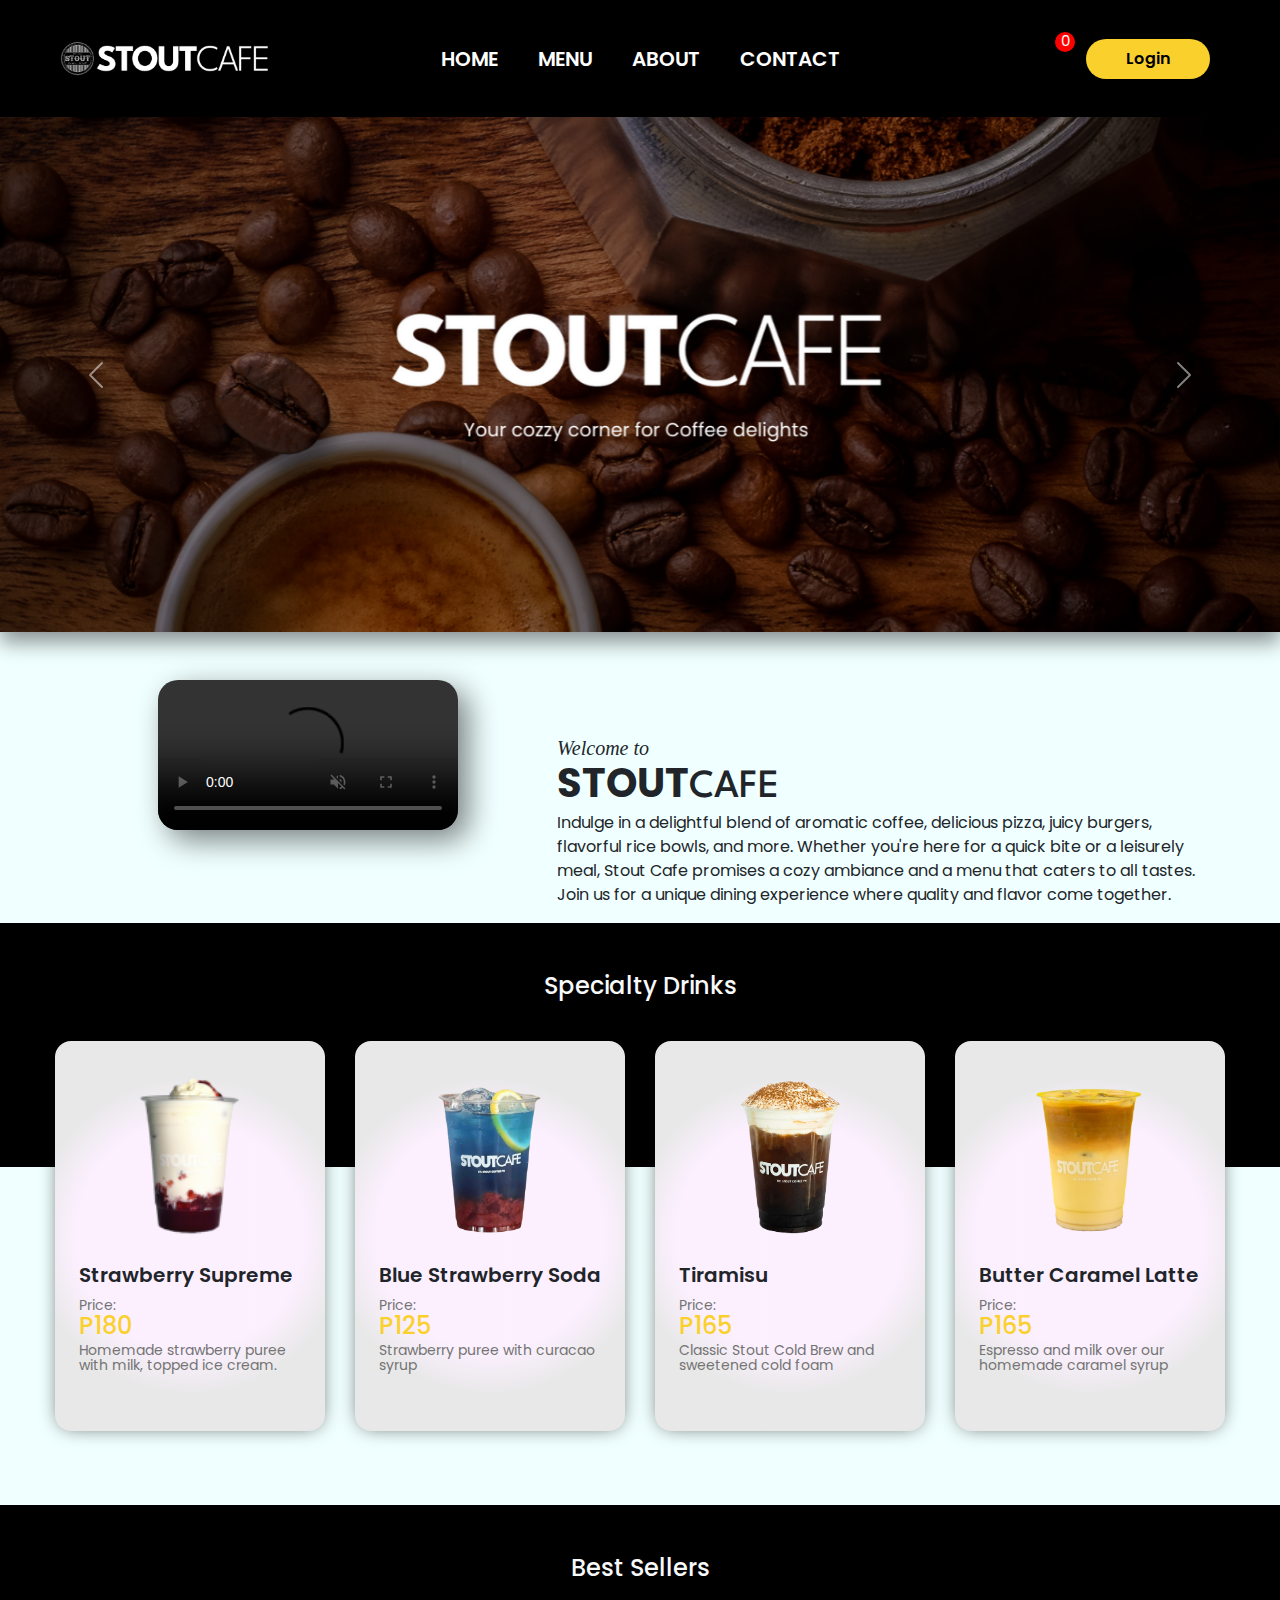
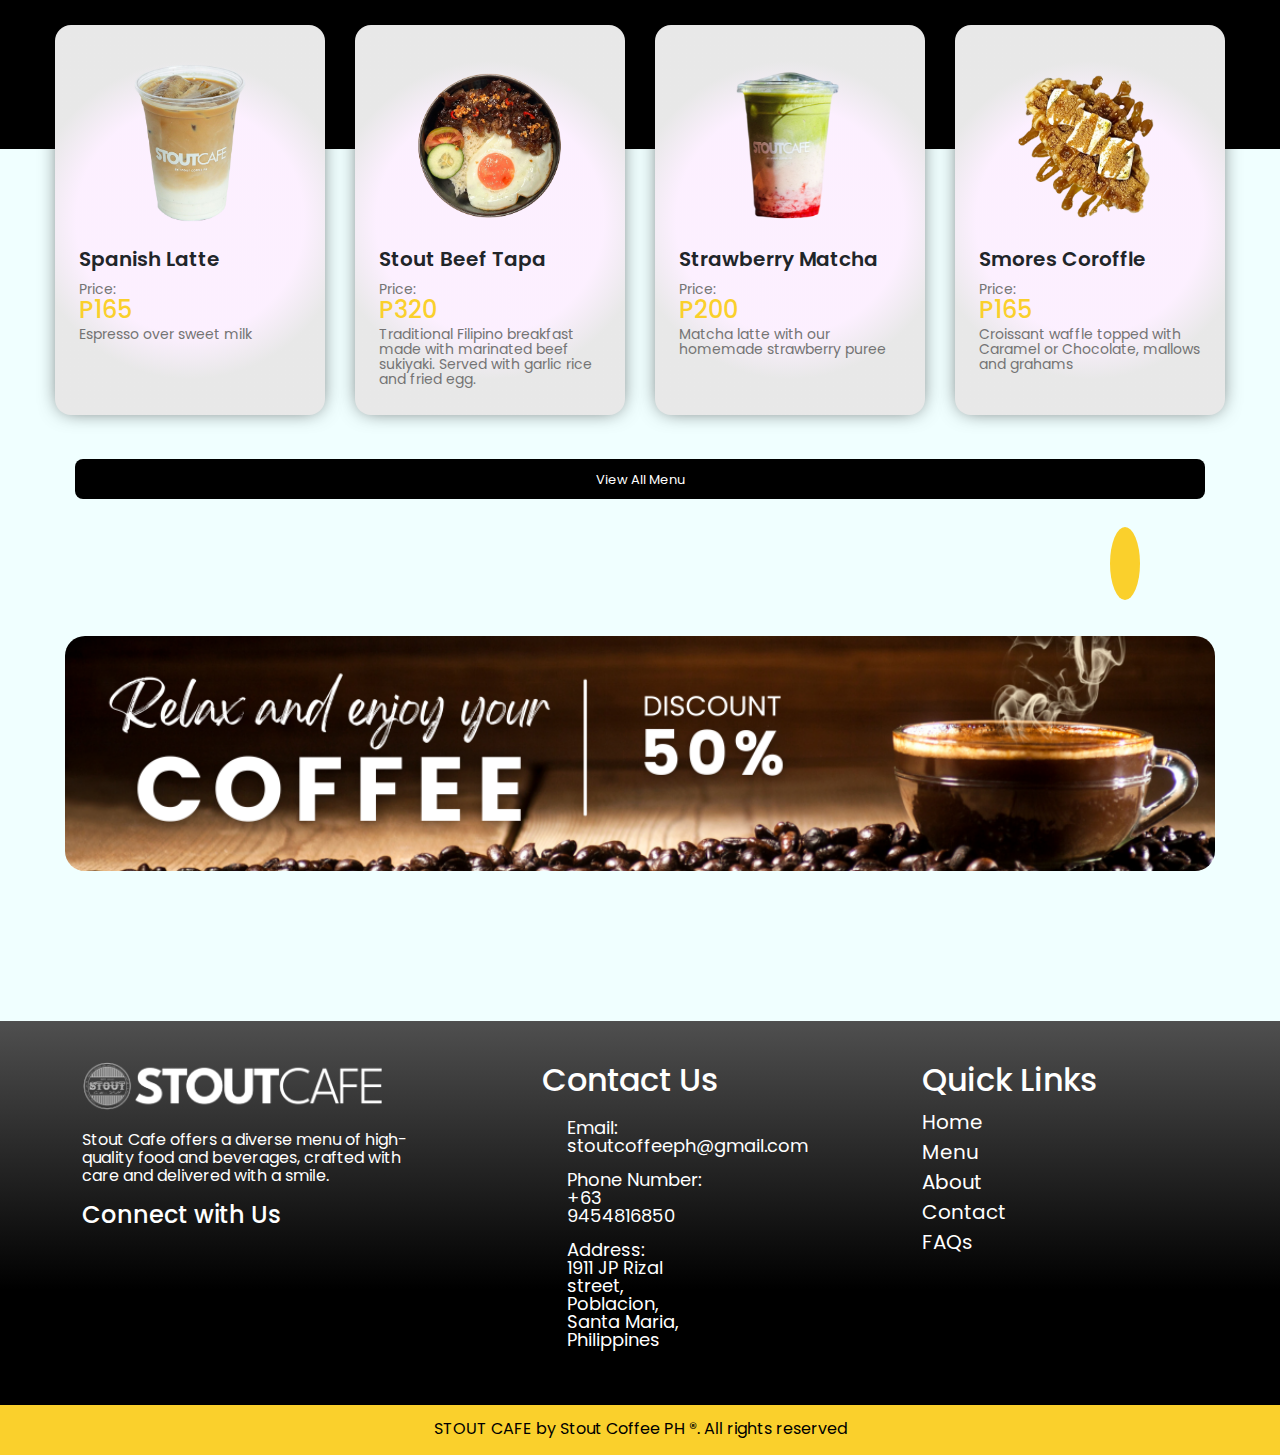
==== commit 3f7890c6: "sleep na ko" ====
--- a/index.html
+++ b/index.html
@@ -477,9 +477,9 @@
                             <h4>Connect with Us</h4>
 
                                 <div class="row  mt-3">
-                                    <div class="col-2"><a href=""><i class="fa-brands fa-facebook footer-icon"></i></a></div>
-                                    <div class="col-2"><a href=""><i class="fa-brands fa-square-instagram footer-icon"></i></a></div>
-                                    <div class="col-2"><a href=""><i class="fa-brands fa-tiktok footer-icon"></i></a></div>
+                                    <div class="col-2"><a href="https://www.facebook.com/stoutcoffeeph" target="_blank"><i class="fa-brands fa-facebook footer-icon"></i></a></div>
+                            <div class="col-2"><a href="https://www.instagram.com/stoutcafe?utm_source=ig_web_button_share_sheet&igsh=ZDNlZDc0MzIxNw%3D%3D" target="_blank"><i class="fa-brands fa-square-instagram footer-icon"></i></a></div>
+                            <div class="col-2"><a href="https://www.tiktok.com/@stoutcafe?is_from_webapp=1&sender_device=pc" target="_blank"><i class="fa-brands fa-tiktok footer-icon"></i></a></div>
                                 </div>
 
                           </div>
--- a/styles.css
+++ b/styles.css
@@ -202,7 +202,11 @@
     right: -50px;
     position: relative;
     left: -40px;
-
+    z-index: 100;
+}
+
+.show {
+    z-index: 1000;
 }
 
 
@@ -843,8 +847,15 @@
 }
 
 .popup-img-container {
-    background-color: var(--darkyellow);
-    height: 340px;
+    background: hsla(48, 100%, 72%, 1);
+
+    background: radial-gradient(circle, hsla(48, 100%, 72%, 1) 25%, hsla(48, 95%, 58%, 1) 100%);
+    
+    background: -moz-radial-gradient(circle, hsla(48, 100%, 72%, 1) 25%, hsla(48, 95%, 58%, 1) 100%);
+    
+    background: -webkit-radial-gradient(circle, hsla(48, 100%, 72%, 1) 25%, hsla(48, 95%, 58%, 1) 100%);
+    
+    filter: progid: DXImageTransform.Microsoft.gradient( startColorstr="#FFE371", endColorstr="#FAD02C", GradientType=1 );    height: 340px;
     border-radius: 20px 20px 40px 40px;
 }
 
@@ -1124,8 +1135,15 @@
 /*----INFORMATION----*/
 
 .information {
-    background-color: var(--darkyellow);
-    height: 750px;
+    background: hsla(48, 95%, 58%, 1);
+
+    background: linear-gradient(270deg, hsla(48, 95%, 58%, 1) 30%, hsla(48, 100%, 72%, 1) 100%);
+    
+    background: -moz-linear-gradient(270deg, hsla(48, 95%, 58%, 1) 30%, hsla(48, 100%, 72%, 1) 100%);
+    
+    background: -webkit-linear-gradient(270deg, hsla(48, 95%, 58%, 1) 30%, hsla(48, 100%, 72%, 1) 100%);
+    
+    filter: progid: DXImageTransform.Microsoft.gradient( startColorstr="#FAD02C", endColorstr="#FFE371", GradientType=1 );    height: 750px;
     width: 500px;
     border-radius: 20px;
     box-shadow: 0px 0px 20px -5px rgba(0,0,0,0.70);
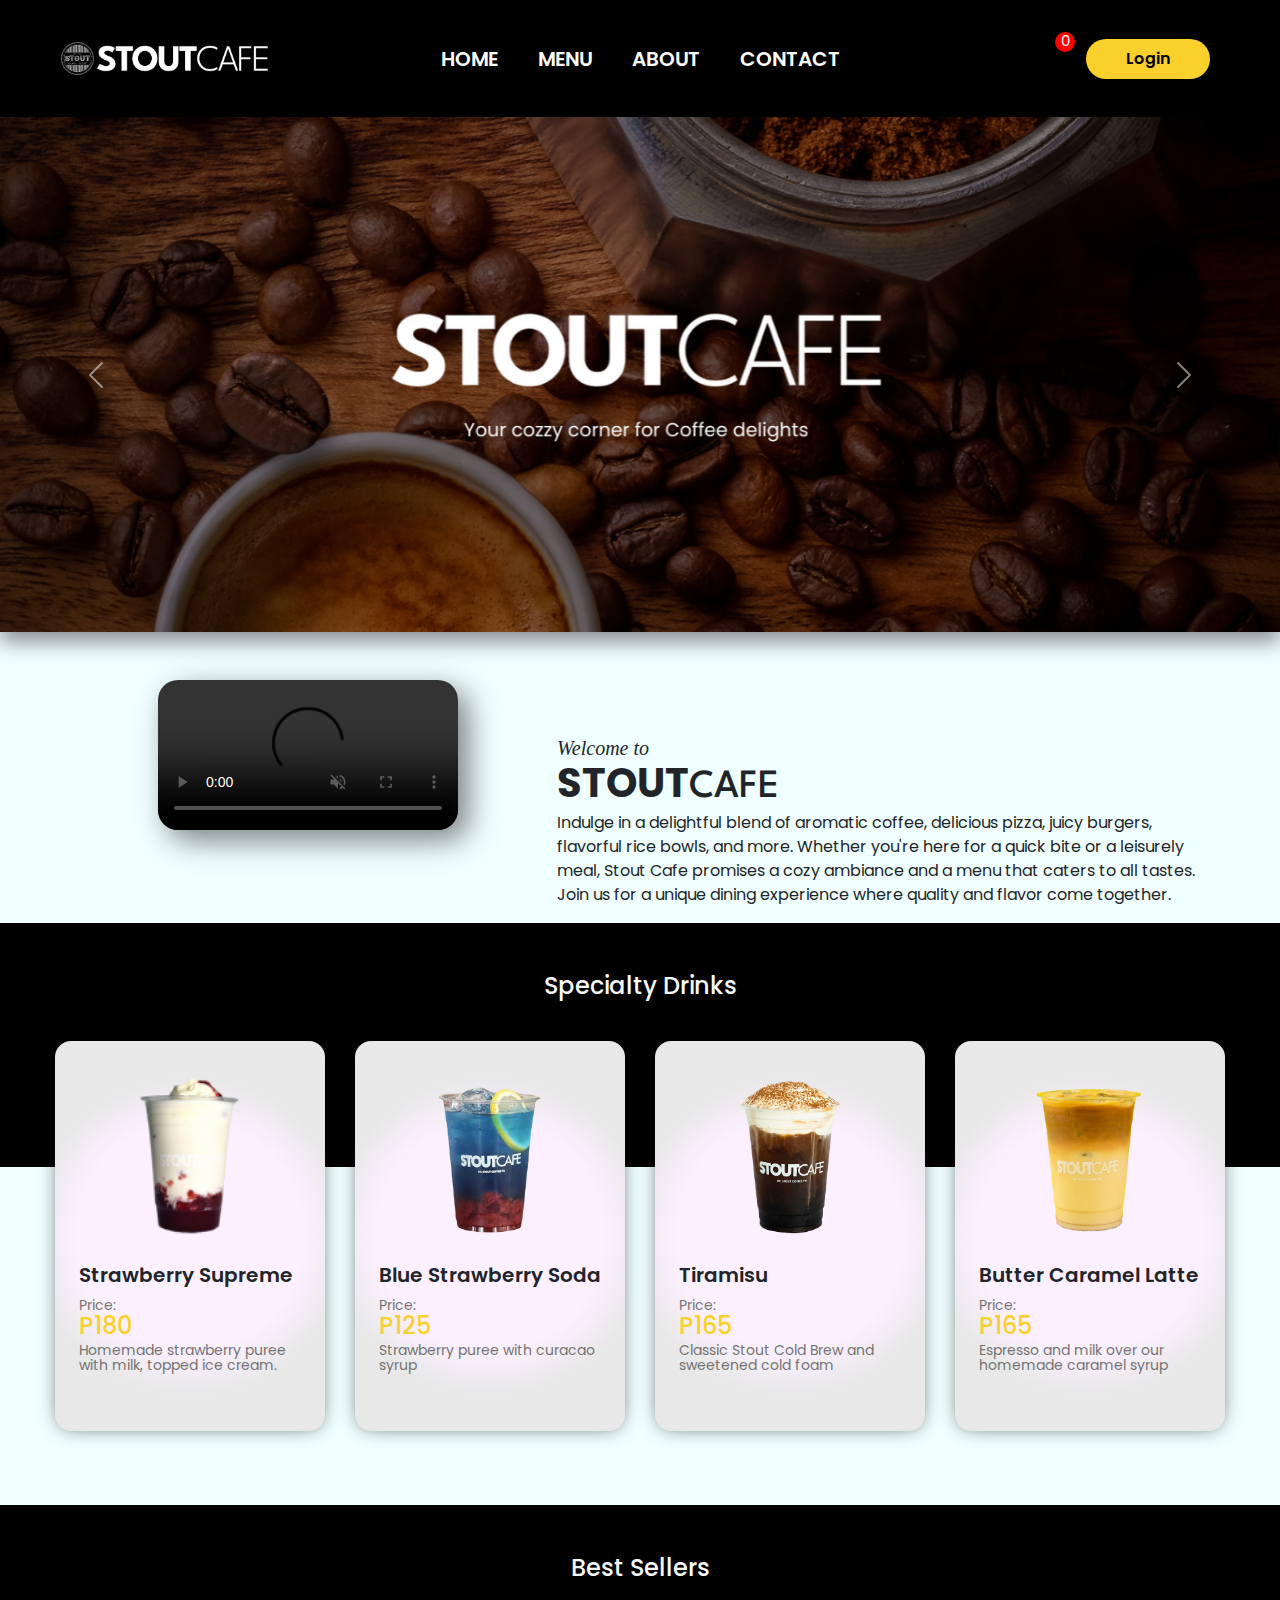
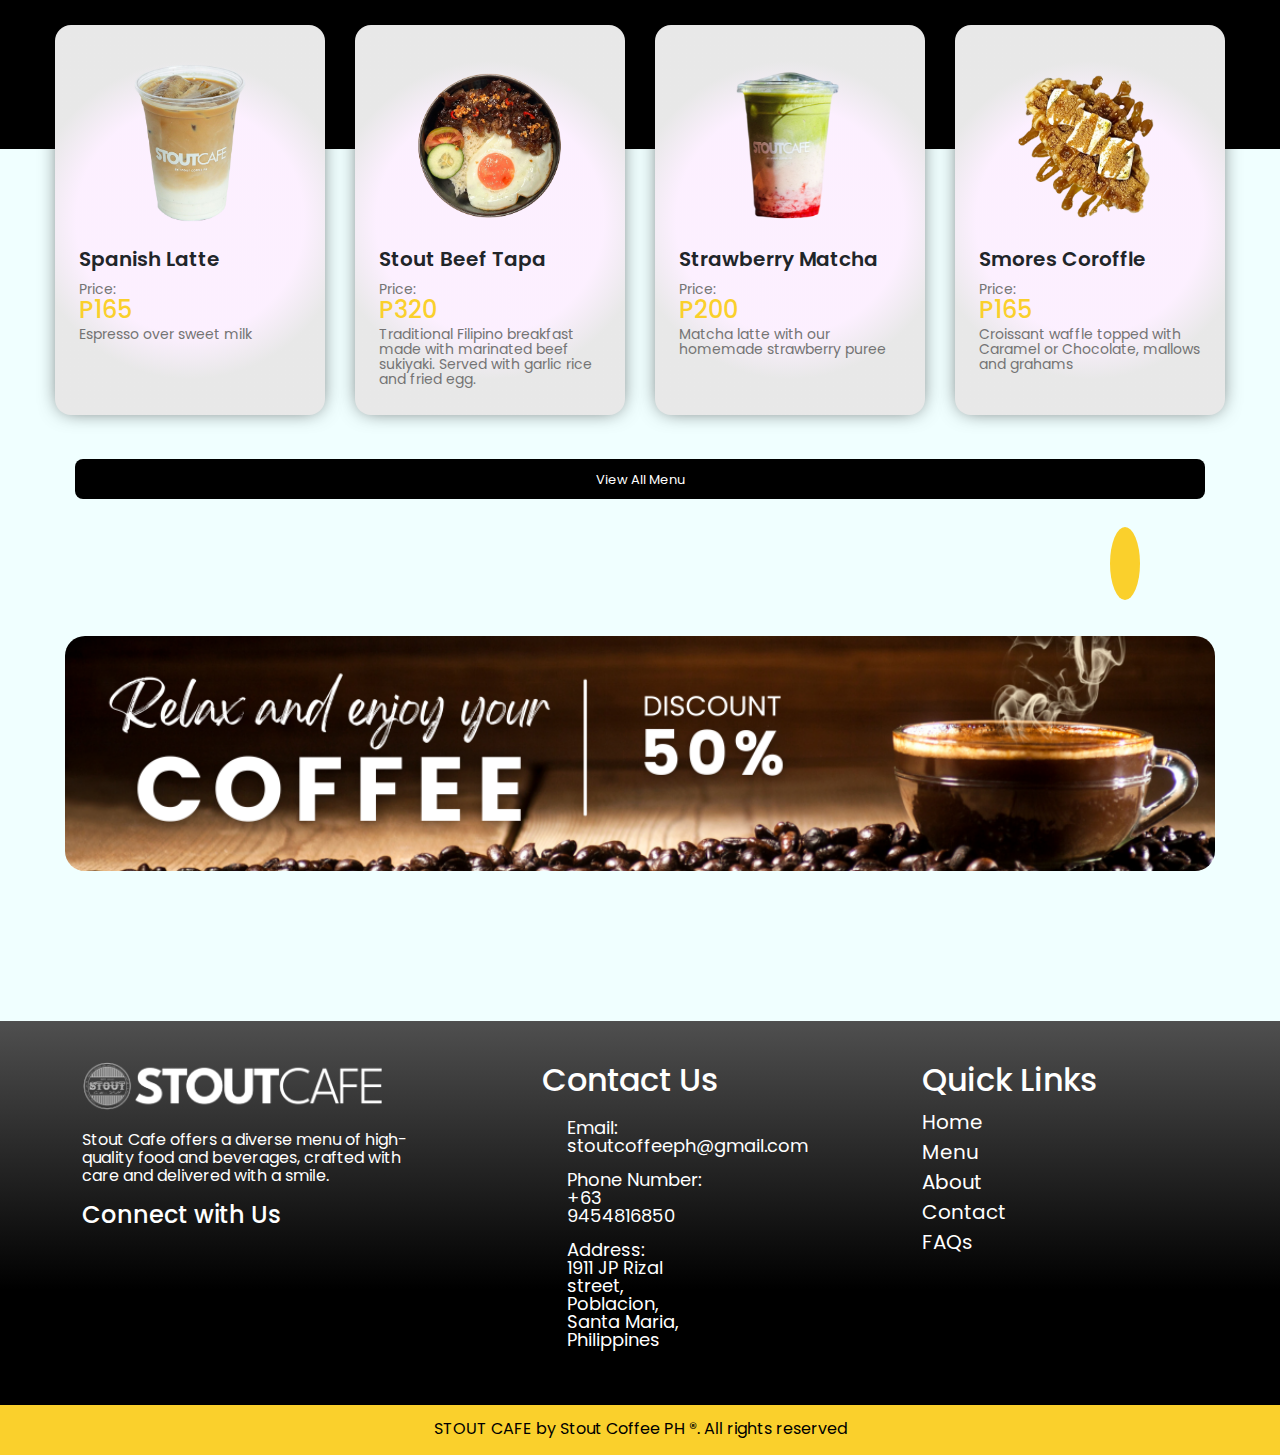
==== commit 8d4af60e: "HOME href" ====
--- a/index.html
+++ b/index.html
@@ -17,7 +17,7 @@
         <div class="navbar">
             <div ><a href="#"><img src="pics/logo.png" alt=""class="logo"></a></div>
             <ul class="links">
-                <li><a href="home.html" class="nav-linkk">HOME</a></li>
+                <li><a href="index.html" class="nav-linkk">HOME</a></li>
                 <li><a href="menu.html" class="nav-linkk">MENU</a></li>
                 <li><a href="about.html" class="nav-linkk">ABOUT</a></li>
                 <li><a href="contact.html" class="nav-linkk">CONTACT</a></li>
--- a/styles.css
+++ b/styles.css
@@ -1135,15 +1135,7 @@
 /*----INFORMATION----*/
 
 .information {
-    background: hsla(48, 95%, 58%, 1);
-
-    background: linear-gradient(270deg, hsla(48, 95%, 58%, 1) 30%, hsla(48, 100%, 72%, 1) 100%);
-    
-    background: -moz-linear-gradient(270deg, hsla(48, 95%, 58%, 1) 30%, hsla(48, 100%, 72%, 1) 100%);
-    
-    background: -webkit-linear-gradient(270deg, hsla(48, 95%, 58%, 1) 30%, hsla(48, 100%, 72%, 1) 100%);
-    
-    filter: progid: DXImageTransform.Microsoft.gradient( startColorstr="#FAD02C", endColorstr="#FFE371", GradientType=1 );    height: 750px;
+    background-color: var(--darkyellow);
     width: 500px;
     border-radius: 20px;
     box-shadow: 0px 0px 20px -5px rgba(0,0,0,0.70);
@@ -1454,7 +1446,7 @@
     height: 400px;
     position: relative;
     border-radius: 20px;
-
+    box-shadow: 0px 0px 20px -5px rgba(0,0,0,0.70);
 }
 
 .mission-text, .vision-text {
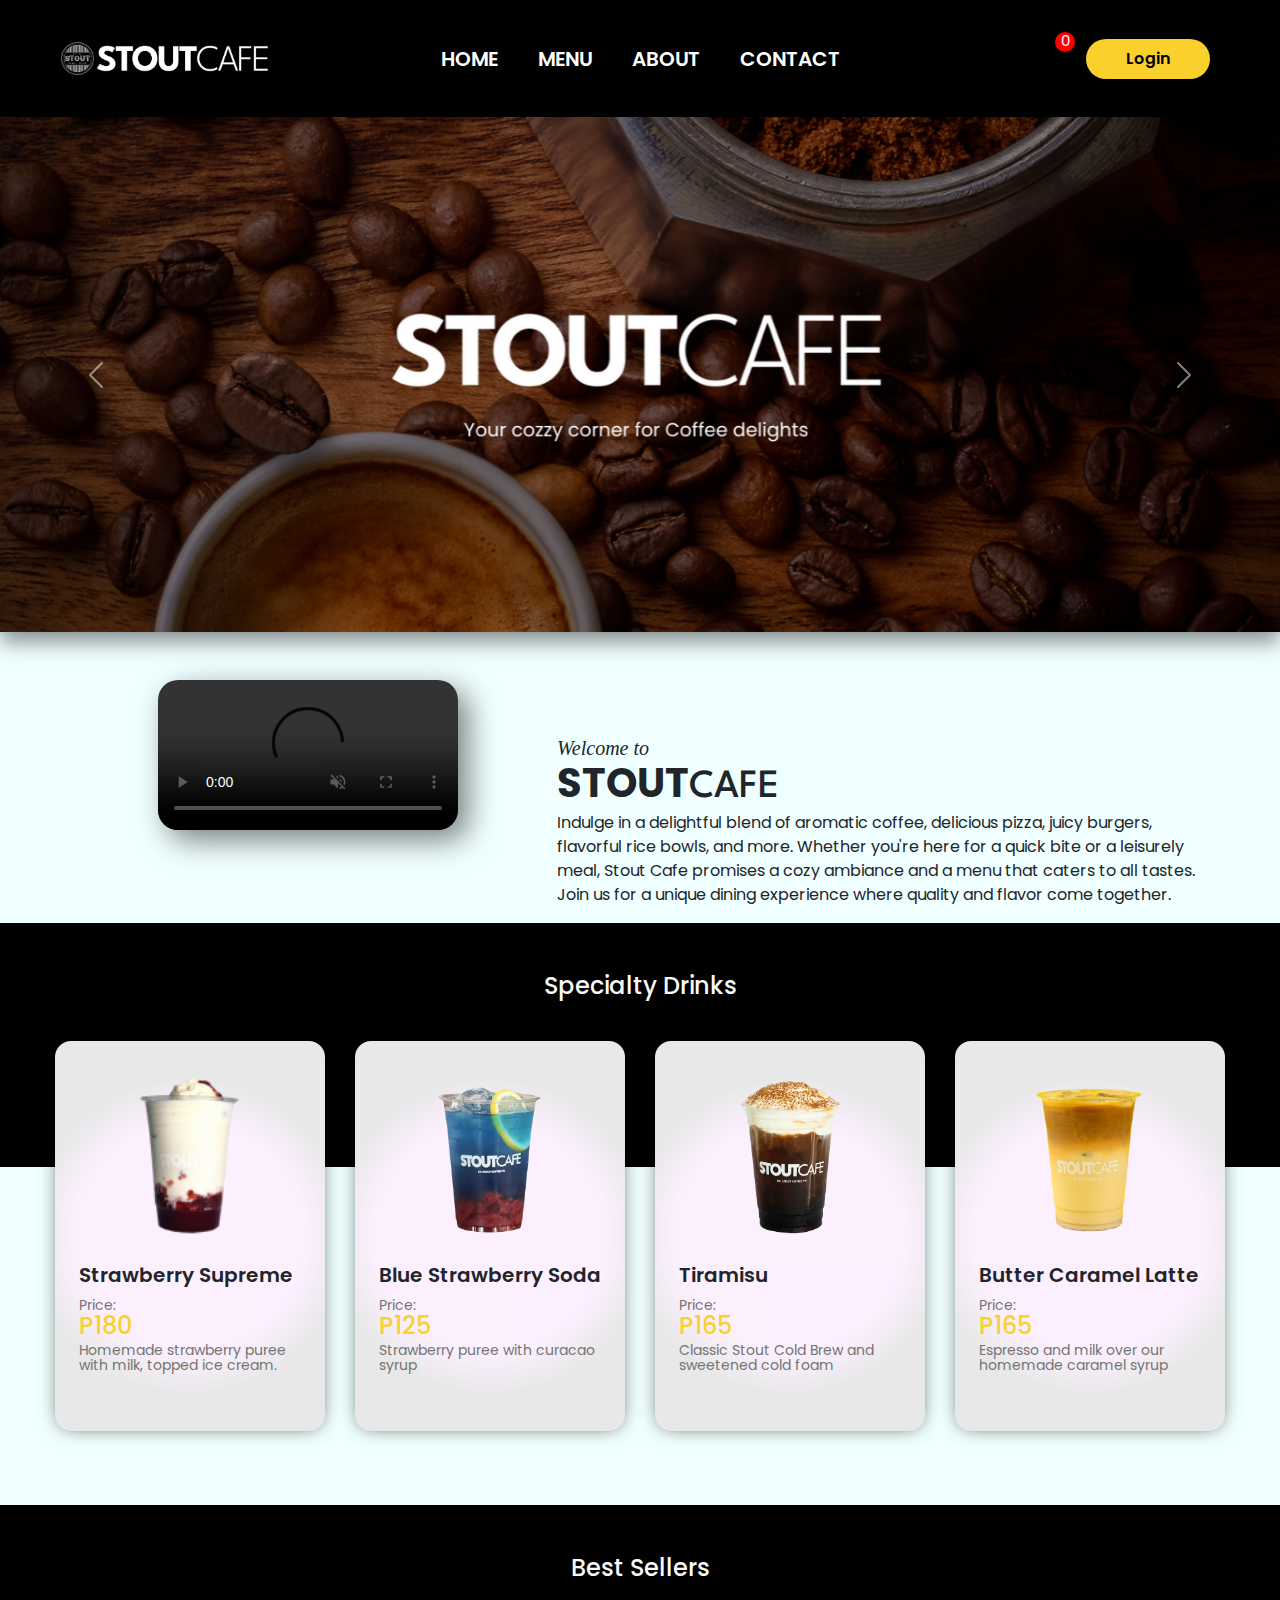
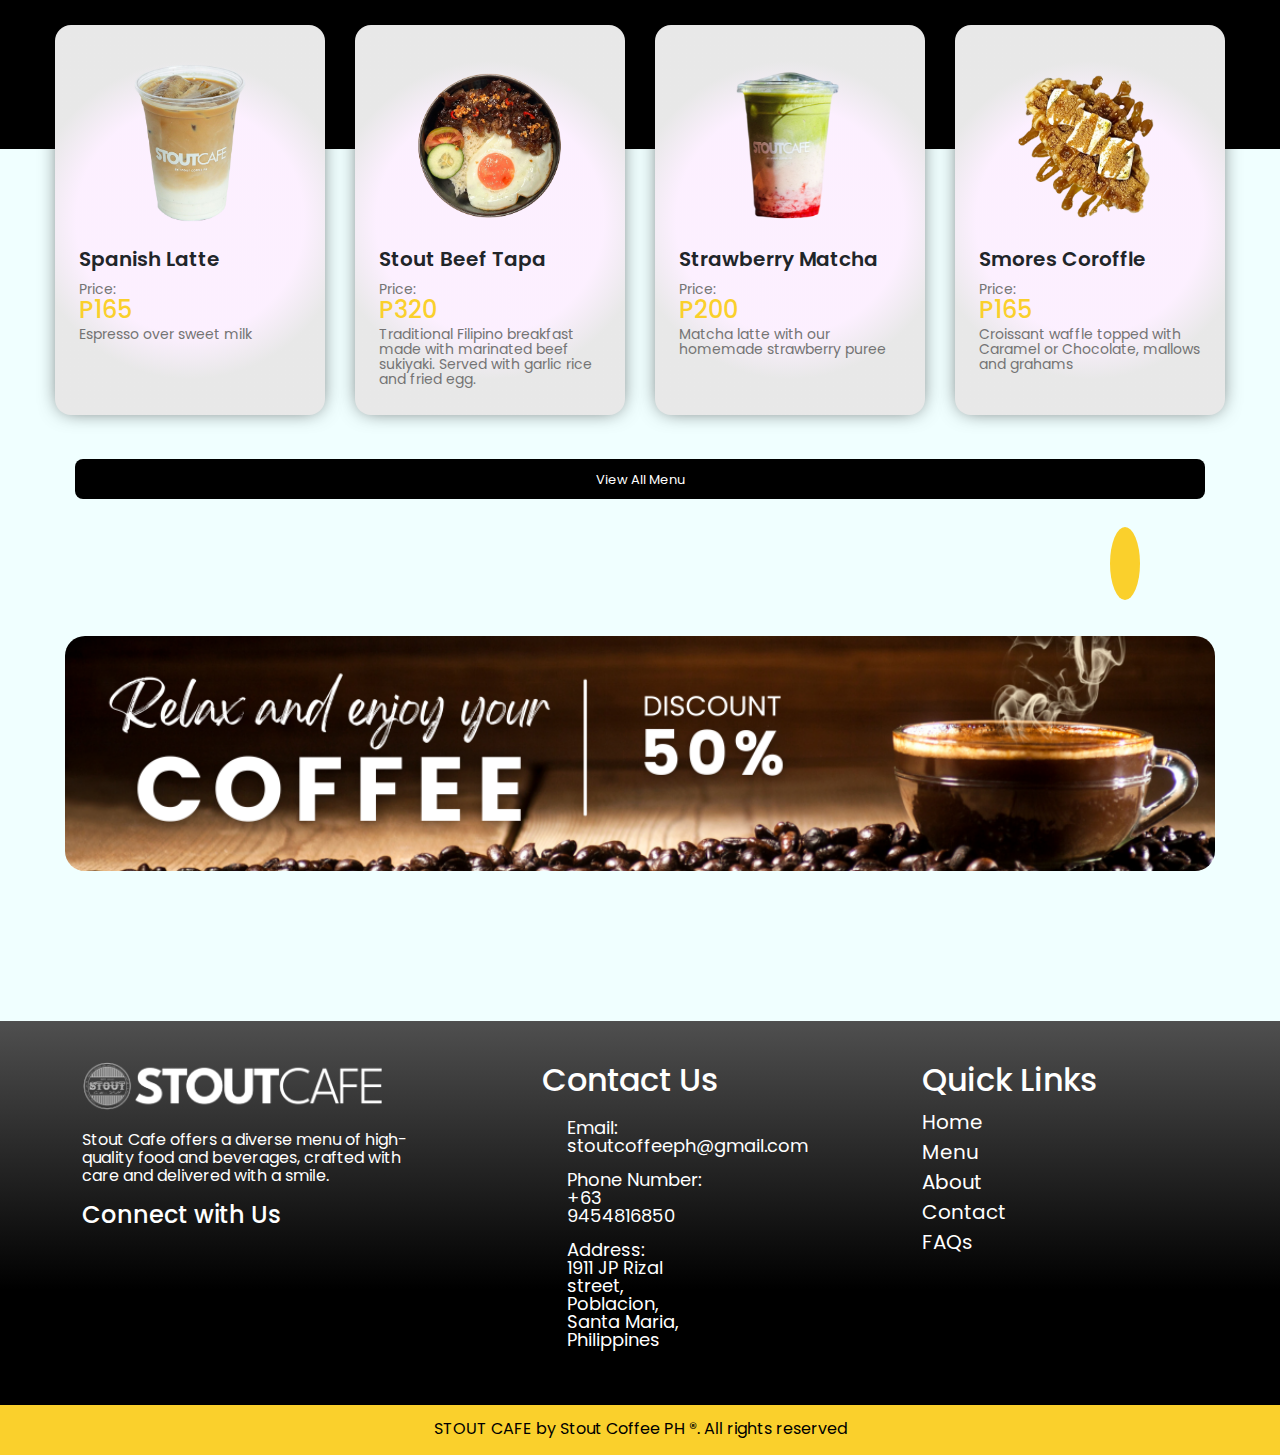
==== commit a9715086: "password checker" ====
--- a/index.html
+++ b/index.html
@@ -28,20 +28,6 @@
                 </a>
                 <span class = "quantity">0</span>
             </div>
-            <div class="dropdown">
-                <button class="btn border-0" type="button" data-bs-toggle="dropdown" aria-expanded="false">
-                    <div class="user">
-                        <i class="fa-solid fa-circle-user"></i>
-                        <div class="user-info">
-                            <h5 class="user-fullname">FName LName</h5>
-                            <p class="user-email">email</p>
-                        </div>
-                    </div>
-                </button>
-                <ul class="dropdown-menu">
-                    <li><a class="dropdown-item" href="#" id = "signOut">Sign Out</a></li>
-                </ul>
-            </div>
             <a href="login.html" class="action-btn" id = "login-form-button">Login</a>
             <div class="toggle-btn">
                 <i class="fa-solid fa-bars" ></i> 
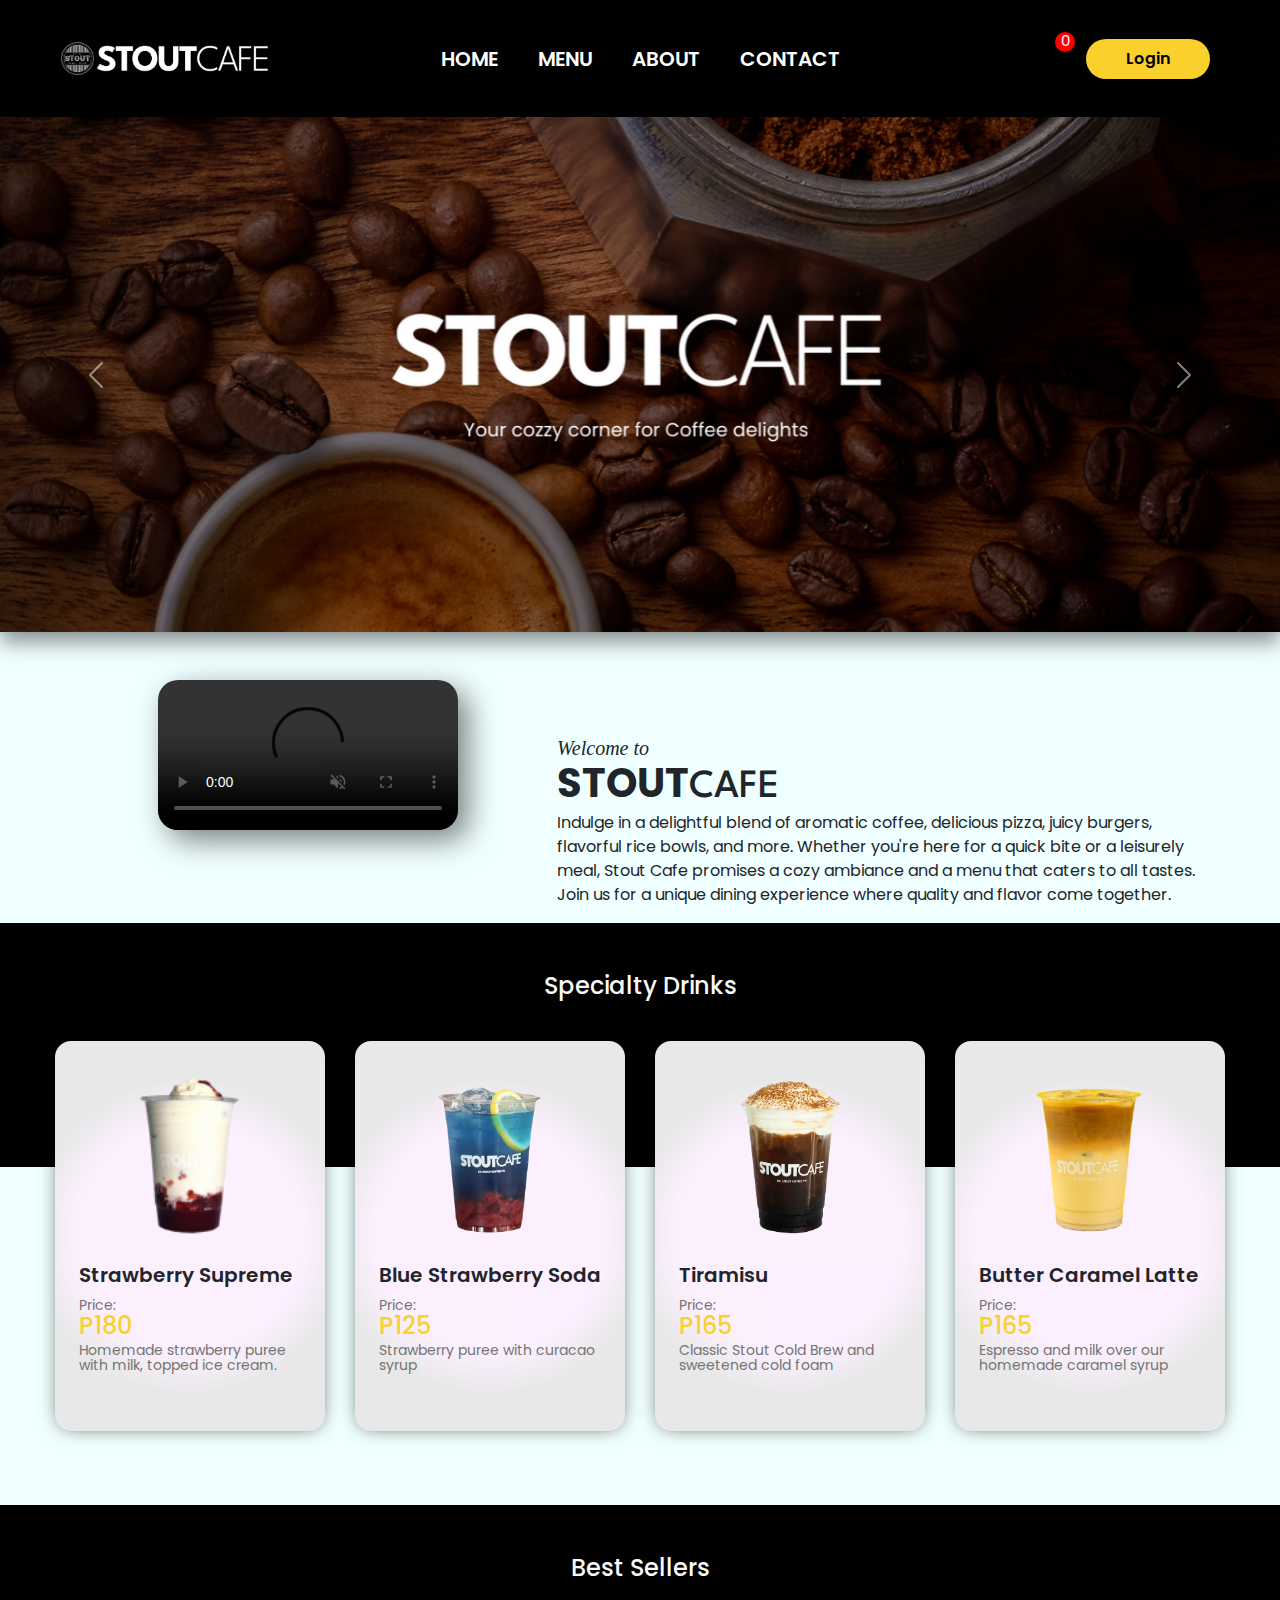
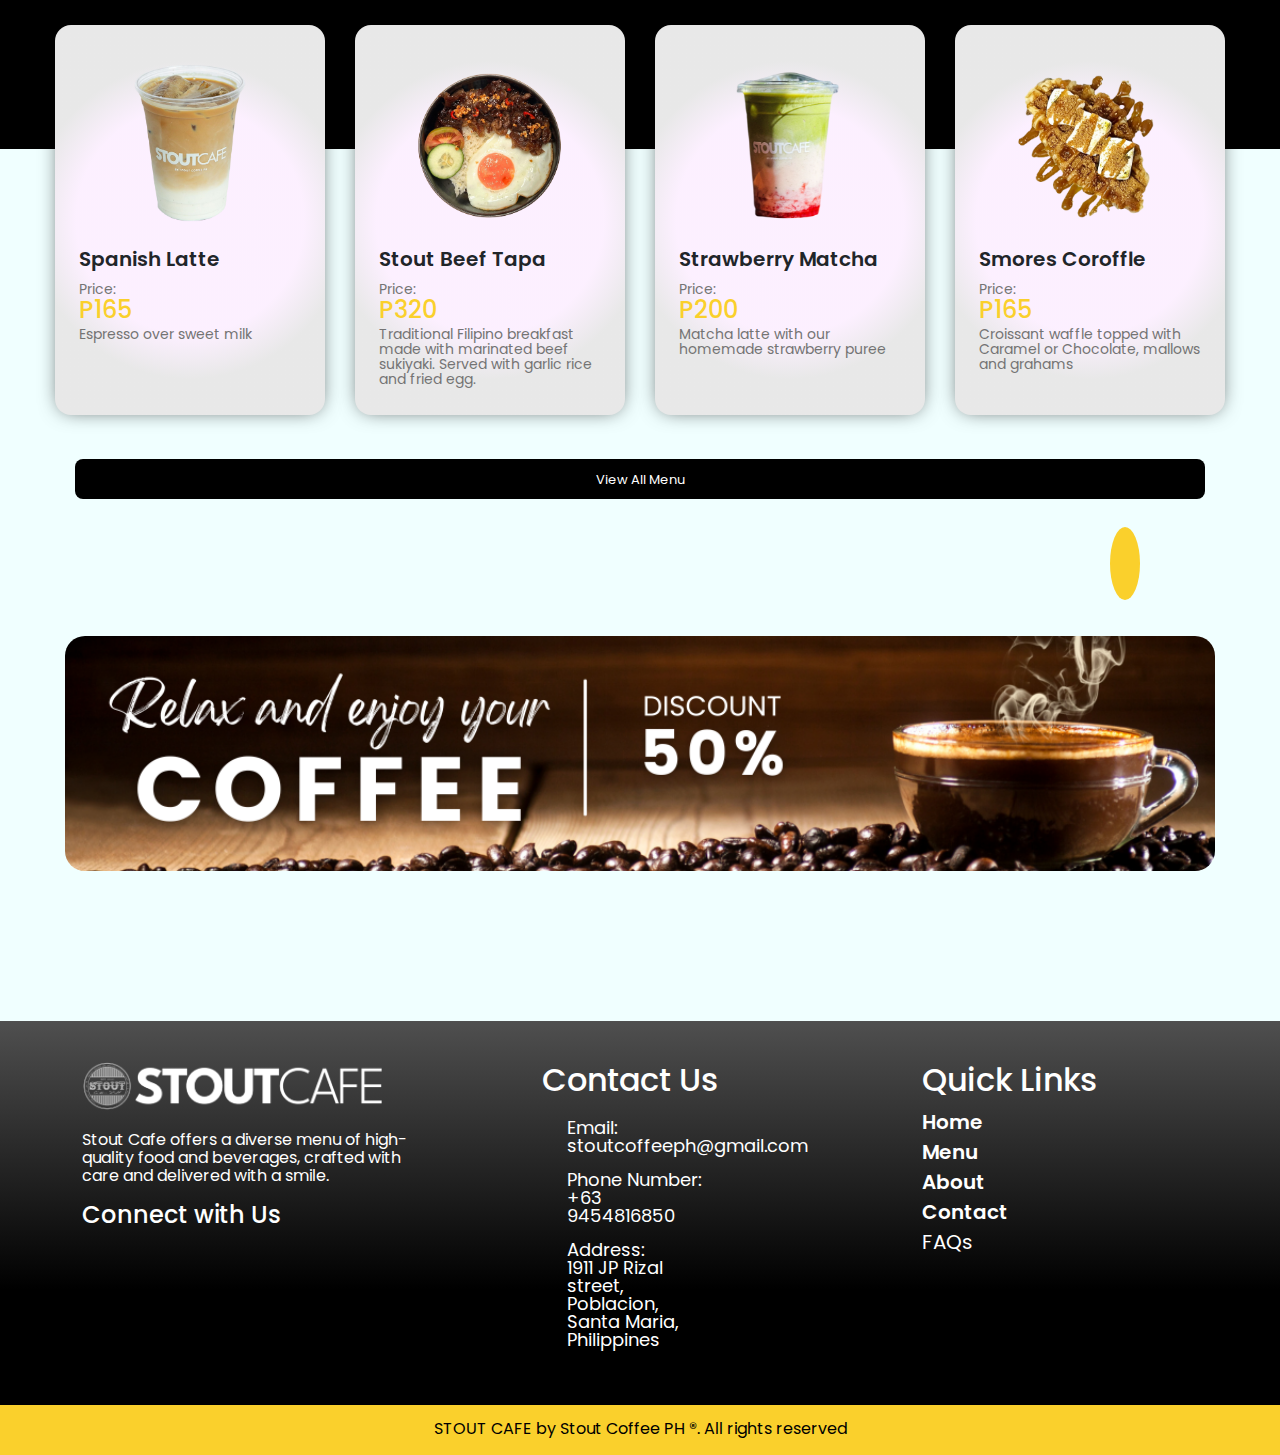
==== commit 34e69158: "footer links" ====
--- a/index.html
+++ b/index.html
@@ -491,10 +491,10 @@
                           <div class="col col-md-4">
                             <div class="row quicklinks">
                                 <h2>Quick Links</h2>
-                                <a href="index.html">Home</a>
-                                <a href="menu.html">Menu</a>
-                                <a href="about.html">About</a>
-                                <a href="contact.html">Contact</a>
+                                <a href="home.html" class="nav-linkk">Home</a>
+                                <a href="menu.html" class="nav-linkk">Menu</a>
+                                <a href="about.html" class="nav-linkk">About</a>
+                                <a href="contact.html" class="nav-linkk">Contact</a>
                                 <a href="faqs.html">FAQs</a>
                             </div>
                           </div>
--- a/styles.css
+++ b/styles.css
@@ -159,6 +159,14 @@
     
 }
 
+.contactus-links a {
+    text-decoration: none;
+    color: var(--black);
+}
+
+.contactus-links a:hover {
+    color: var(--darkyellow);
+}
 
 .cart-link {
     position: absolute;
@@ -1161,6 +1169,7 @@
     font-weight: 550;
     line-height: 15px;
     color: black;
+    text-align: start;
 }
 
 .name, .phone-number, .complete-address {
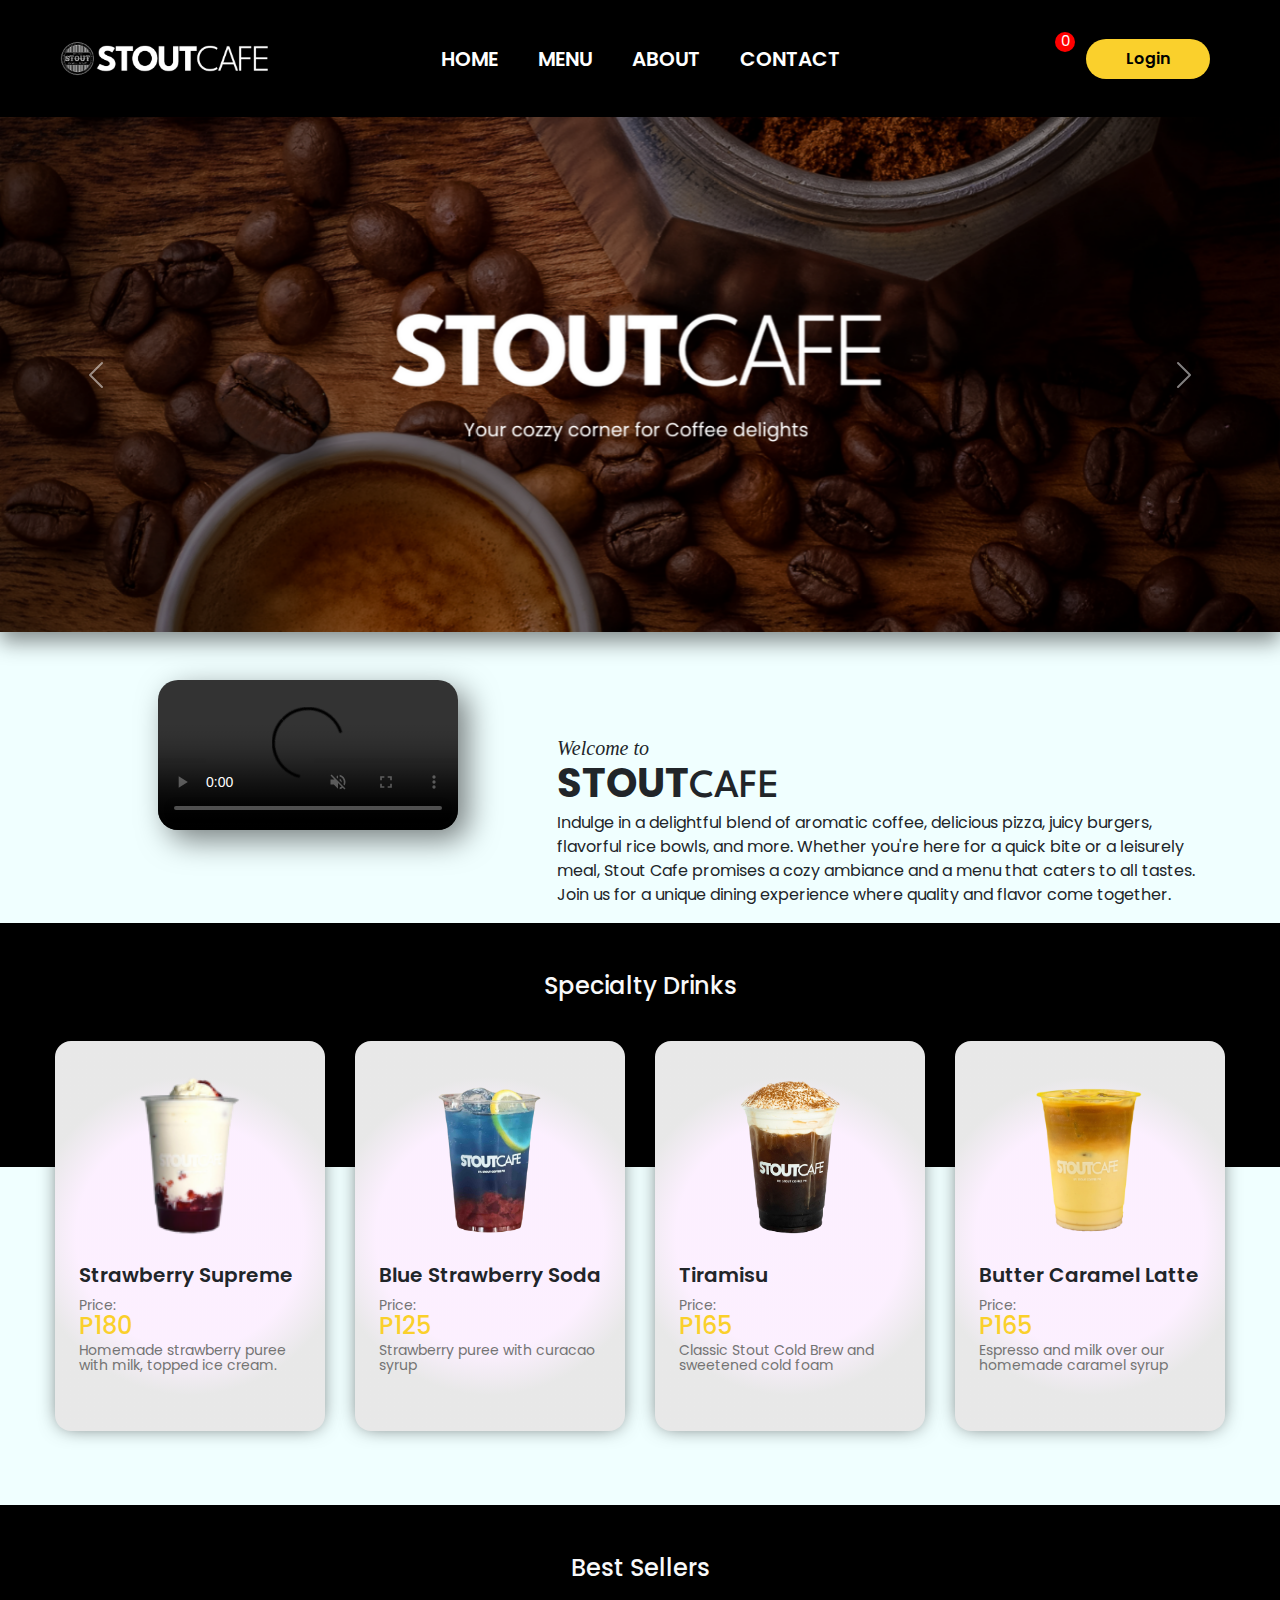
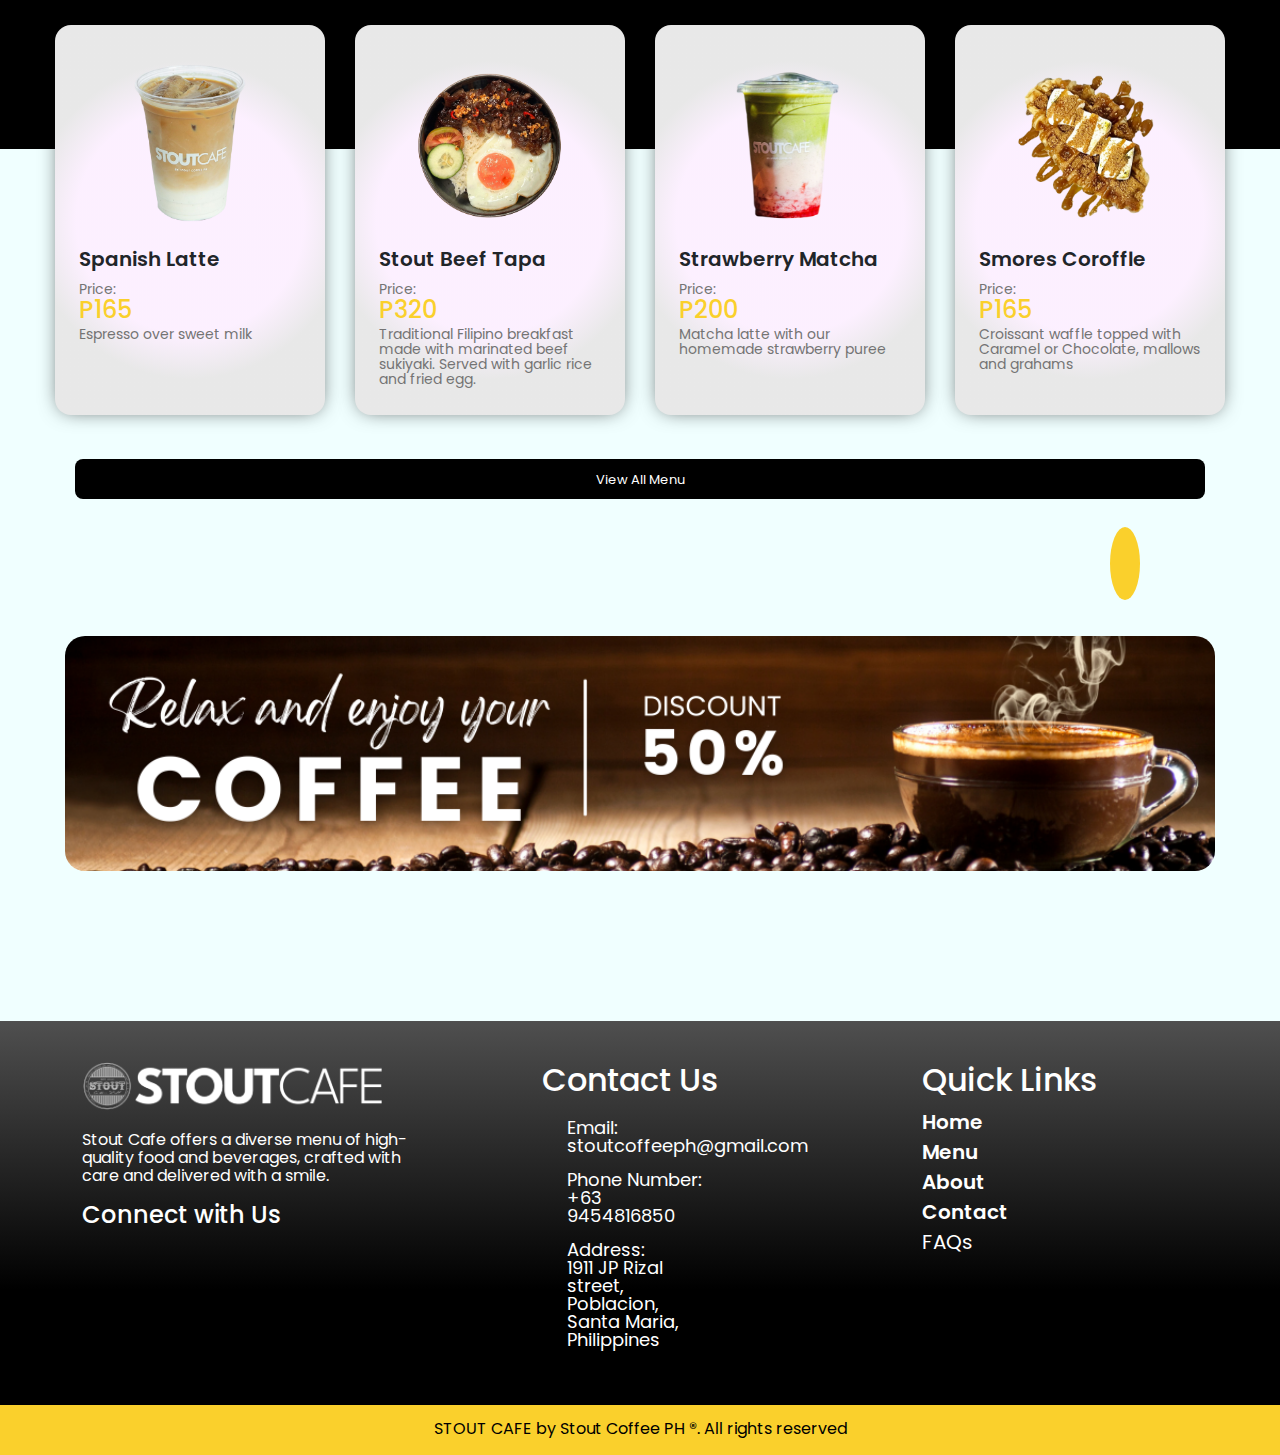
==== commit ab6b6edc: "adding home id in each pages for functionality" ====
--- a/index.html
+++ b/index.html
@@ -17,7 +17,7 @@
         <div class="navbar">
             <div ><a href="#"><img src="pics/logo.png" alt=""class="logo"></a></div>
             <ul class="links">
-                <li><a href="index.html" class="nav-linkk">HOME</a></li>
+                <li><a href="index.html" class="nav-linkk" id = "home">HOME</a></li>
                 <li><a href="menu.html" class="nav-linkk">MENU</a></li>
                 <li><a href="about.html" class="nav-linkk">ABOUT</a></li>
                 <li><a href="contact.html" class="nav-linkk">CONTACT</a></li>
--- a/styles.css
+++ b/styles.css
@@ -26,10 +26,10 @@
 #signOut {
     z-index: 999;
 }
-
+/* 
 .landingpage-pic {
 
-}
+} */
 
 
 /*------NAVBAR-------*/
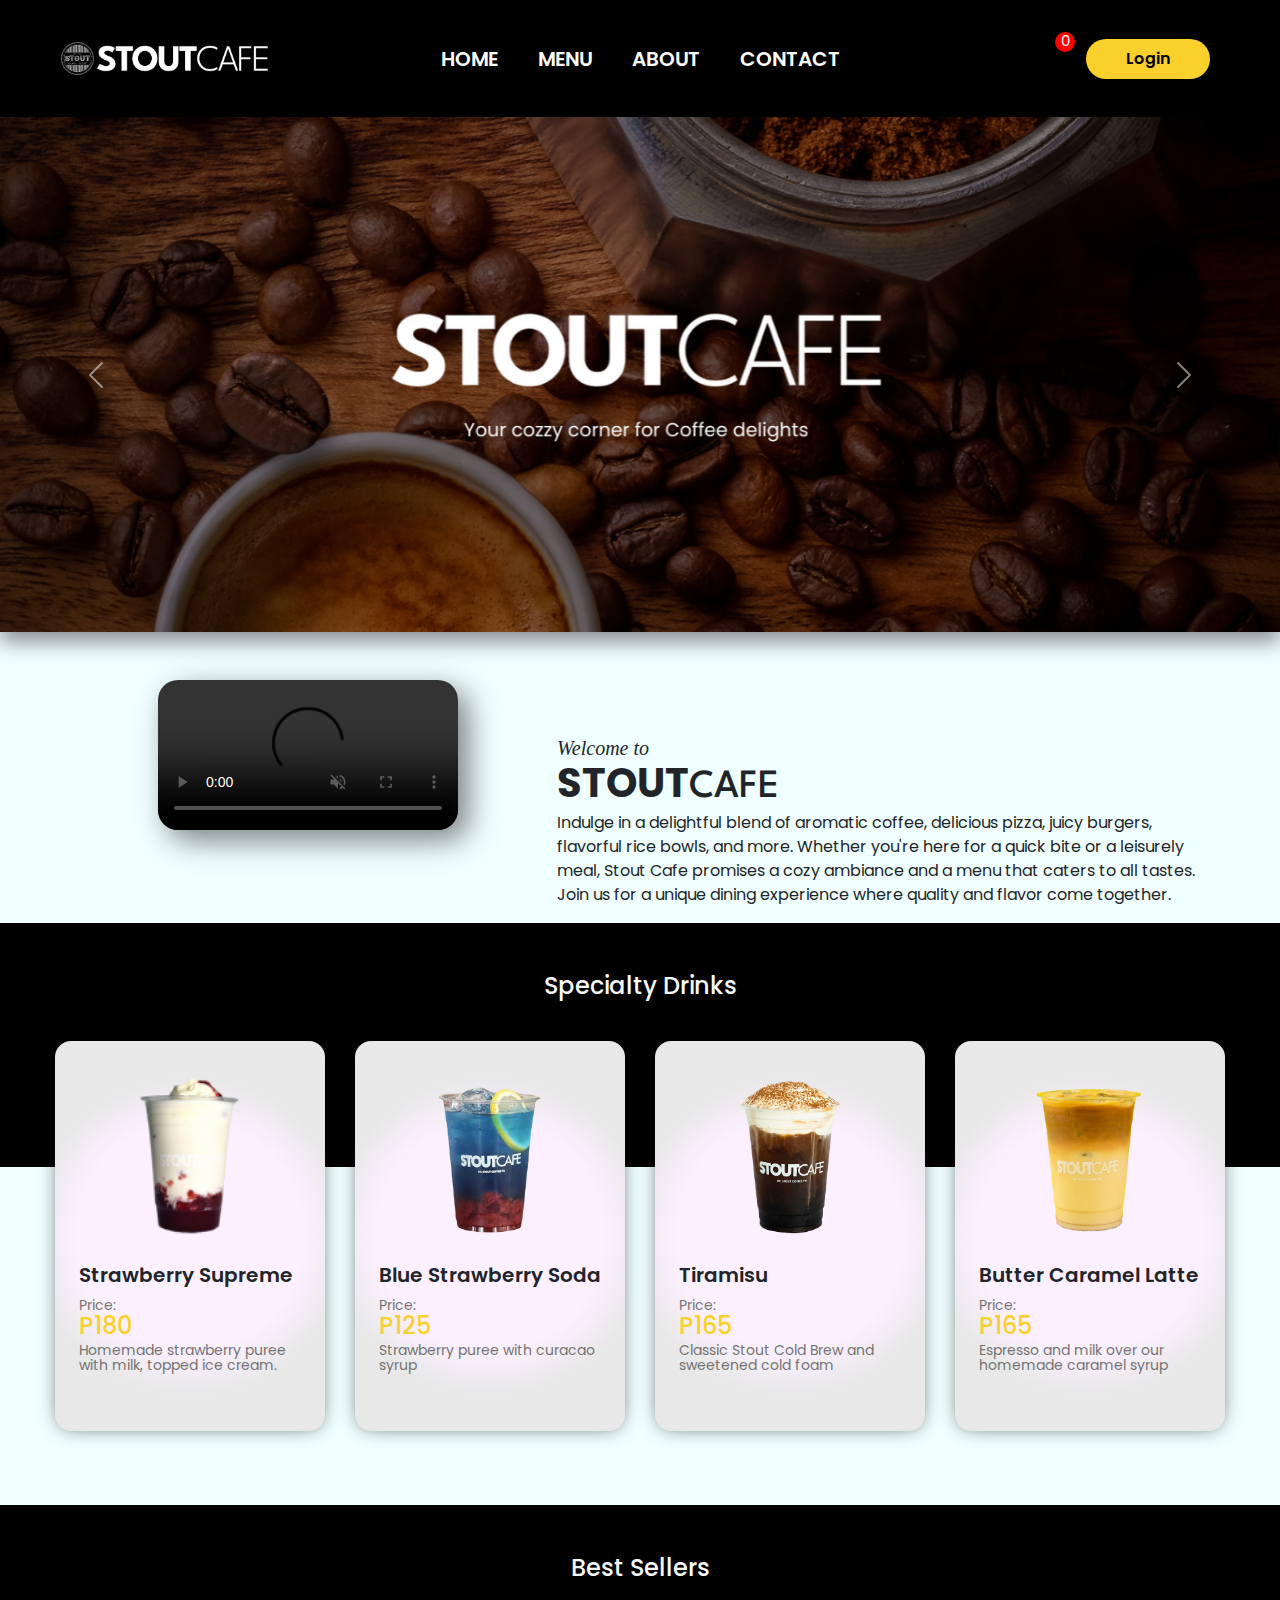
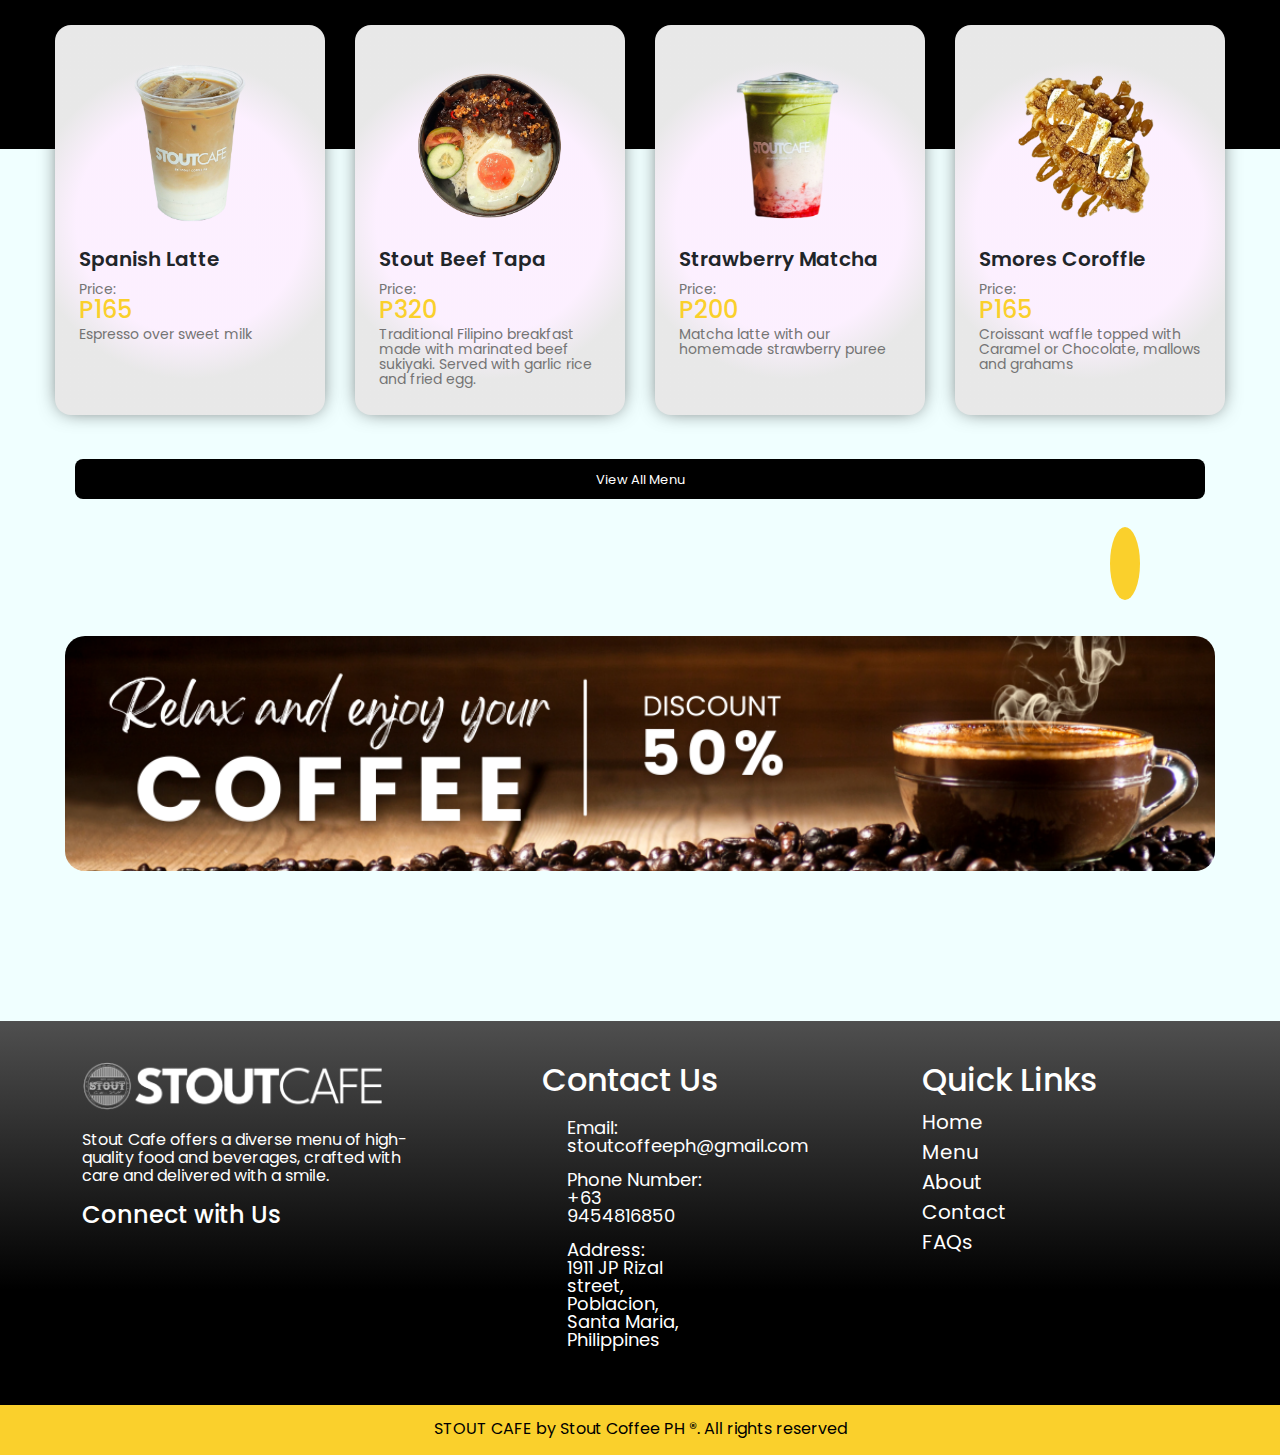
==== commit 90c220aa: "order status" ====
--- a/index.html
+++ b/index.html
@@ -17,16 +17,31 @@
         <div class="navbar">
             <div ><a href="#"><img src="pics/logo.png" alt=""class="logo"></a></div>
             <ul class="links">
-                <li><a href="index.html" class="nav-linkk" id = "home">HOME</a></li>
+                <li><a href="home.html" class="nav-linkk">HOME</a></li>
                 <li><a href="menu.html" class="nav-linkk">MENU</a></li>
                 <li><a href="about.html" class="nav-linkk">ABOUT</a></li>
                 <li><a href="contact.html" class="nav-linkk">CONTACT</a></li>
             </ul>
             <div class="cart-btn">
+                
                 <a type="button" class="cart-link">
                     <i class="fa-solid fa-cart-shopping" id="cart"></i>
                 </a>
                 <span class = "quantity">0</span>
+            </div>
+            <div class="dropdown">
+                <button class="btn border-0" type="button" data-bs-toggle="dropdown" aria-expanded="false">
+                    <div class="user">
+                        <i class="fa-solid fa-circle-user"></i>
+                        <div class="user-info">
+                            <h5 class="user-fullname">FName LName</h5>
+                            <p class="user-email">email</p>
+                        </div>
+                    </div>
+                </button>
+                <ul class="dropdown-menu">
+                    <li><a class="dropdown-item" href="#" id = "signOut">Sign Out</a></li>
+                </ul>
             </div>
             <a href="login.html" class="action-btn" id = "login-form-button">Login</a>
             <div class="toggle-btn">
@@ -248,7 +263,9 @@
                 <img src="pics/landingpage.png" alt="">
             </div>
 
-                <!--POPUP NA FINAL-->
+            
+
+    <!--POPUP NA FINAL-->
 
     <div class="popup-container">
         <div class="popup">
@@ -453,6 +470,10 @@
     </div>
 
 
+    
+
+    <!---------FOOTER------>
+
             <div class="footer-container">
                 <footer >
                     <div class="container pagodnako">
@@ -491,10 +512,10 @@
                           <div class="col col-md-4">
                             <div class="row quicklinks">
                                 <h2>Quick Links</h2>
-                                <a href="home.html" class="nav-linkk">Home</a>
-                                <a href="menu.html" class="nav-linkk">Menu</a>
-                                <a href="about.html" class="nav-linkk">About</a>
-                                <a href="contact.html" class="nav-linkk">Contact</a>
+                                <a href="index.html">Home</a>
+                                <a href="menu.html">Menu</a>
+                                <a href="about.html">About</a>
+                                <a href="contact.html">Contact</a>
                                 <a href="faqs.html">FAQs</a>
                             </div>
                           </div>
--- a/styles.css
+++ b/styles.css
@@ -26,10 +26,10 @@
 #signOut {
     z-index: 999;
 }
-/* 
+
 .landingpage-pic {
 
-} */
+}
 
 
 /*------NAVBAR-------*/
@@ -148,6 +148,10 @@
 
 }
 
+.fa-truck-fast {
+    font-size: 25px;
+}
+
 .fa-cart-shopping {
     font-size: 25px;
 }
@@ -159,14 +163,16 @@
     
 }
 
-.contactus-links a {
-    text-decoration: none;
-    color: var(--black);
-}
-
-.contactus-links a:hover {
+.fa-truck-fast:hover {
     color: var(--darkyellow);
 }
+
+.truck-link {
+    position: absolute;
+    right: 450px;
+    width: 20px;
+}
+
 
 .cart-link {
     position: absolute;
@@ -1169,7 +1175,6 @@
     font-weight: 550;
     line-height: 15px;
     color: black;
-    text-align: start;
 }
 
 .name, .phone-number, .complete-address {
@@ -1749,6 +1754,128 @@
     text-align: center;
 }
 
+/*--------ORDER STATUS-------*/
+
+.orderstat-container {
+    background-color: rgba(0, 0, 0, 0.5);
+    display: flex;
+    position: fixed;
+    top: 0;
+    left: 0;
+    width: 100%;
+    height: 100%;
+    border-color: #000000;
+    display: flex;
+    justify-content: center;
+    align-items: center;
+    z-index: 1000;
+}
+
+.orderstat-box {
+    box-shadow: 0px 0px 30px -5px rgba(0,0,0,0.70);
+    border-style: none;
+    width: 600px;
+    height: 450px;
+    position: relative;
+    align-items: center;
+    border-radius: 20px;
+    background-color: var(--white);
+    padding: 30px;
+}
+
+.orderstat-box h3 {
+    text-align: center;
+    font-weight: 600;
+}
+
+.orderstat-box h5 {
+    margin-left: 15px;
+}
+
+.line-status {
+    width: 450px;
+    height: 20px;
+    background-color: gray;
+    position: absolute;
+    left: 85px;
+    top: 105px; 
+    
+}
+
+.line-status2 {
+    width: 225px;
+    height: 20px;
+    background-color: var(--darkyellow);
+    position: absolute;
+    left: 285px;
+    top: 105px; 
+    z-index: 3;
+}
+
+.status {
+    width: 100%;
+    height: auto;
+    display: flex;
+    justify-content: space-between;
+    padding: 20px 30px;
+}
+
+.status-text {
+    gap: 80px;
+    display: flex;
+    justify-content: space-around;
+    margin-bottom: 30px;
+}
+
+.fa-cart-arrow-down, .truck2, .fa-check{
+    position: relative;
+    top: 50%; 
+    left: 50%;
+    transform: translate(-50%, -50%); 
+    font-size: 25px;
+}
+
+.order-placed, .out4delivery, .completed {
+    background-color: gray;
+    padding: 10px;
+    border-radius: 50%;
+    width: 50px;
+    height: 50px;
+    z-index: 4;
+}
+
+.arrived {
+    padding: 10px 50px;
+    background-color: var(--darkyellow);
+    border-radius: 20px;
+    border: none;
+    position: absolute;
+    bottom: 30px;
+    right: 30px;
+}
+
+.arrived:hover {
+    background-color: white;
+    border: solid 2px #000000;
+}
+
+.x-status {
+    position: absolute;
+    top: 20px;
+    right: -30px;
+    color: gray;
+    cursor: pointer;
+}
+
+.x-status:hover {
+    color: var(--darkyellow);
+}
+
+.noorder {
+    text-align: center;
+}
+
+
 /*--------FOOTER-------*/
 
 .footer-container {
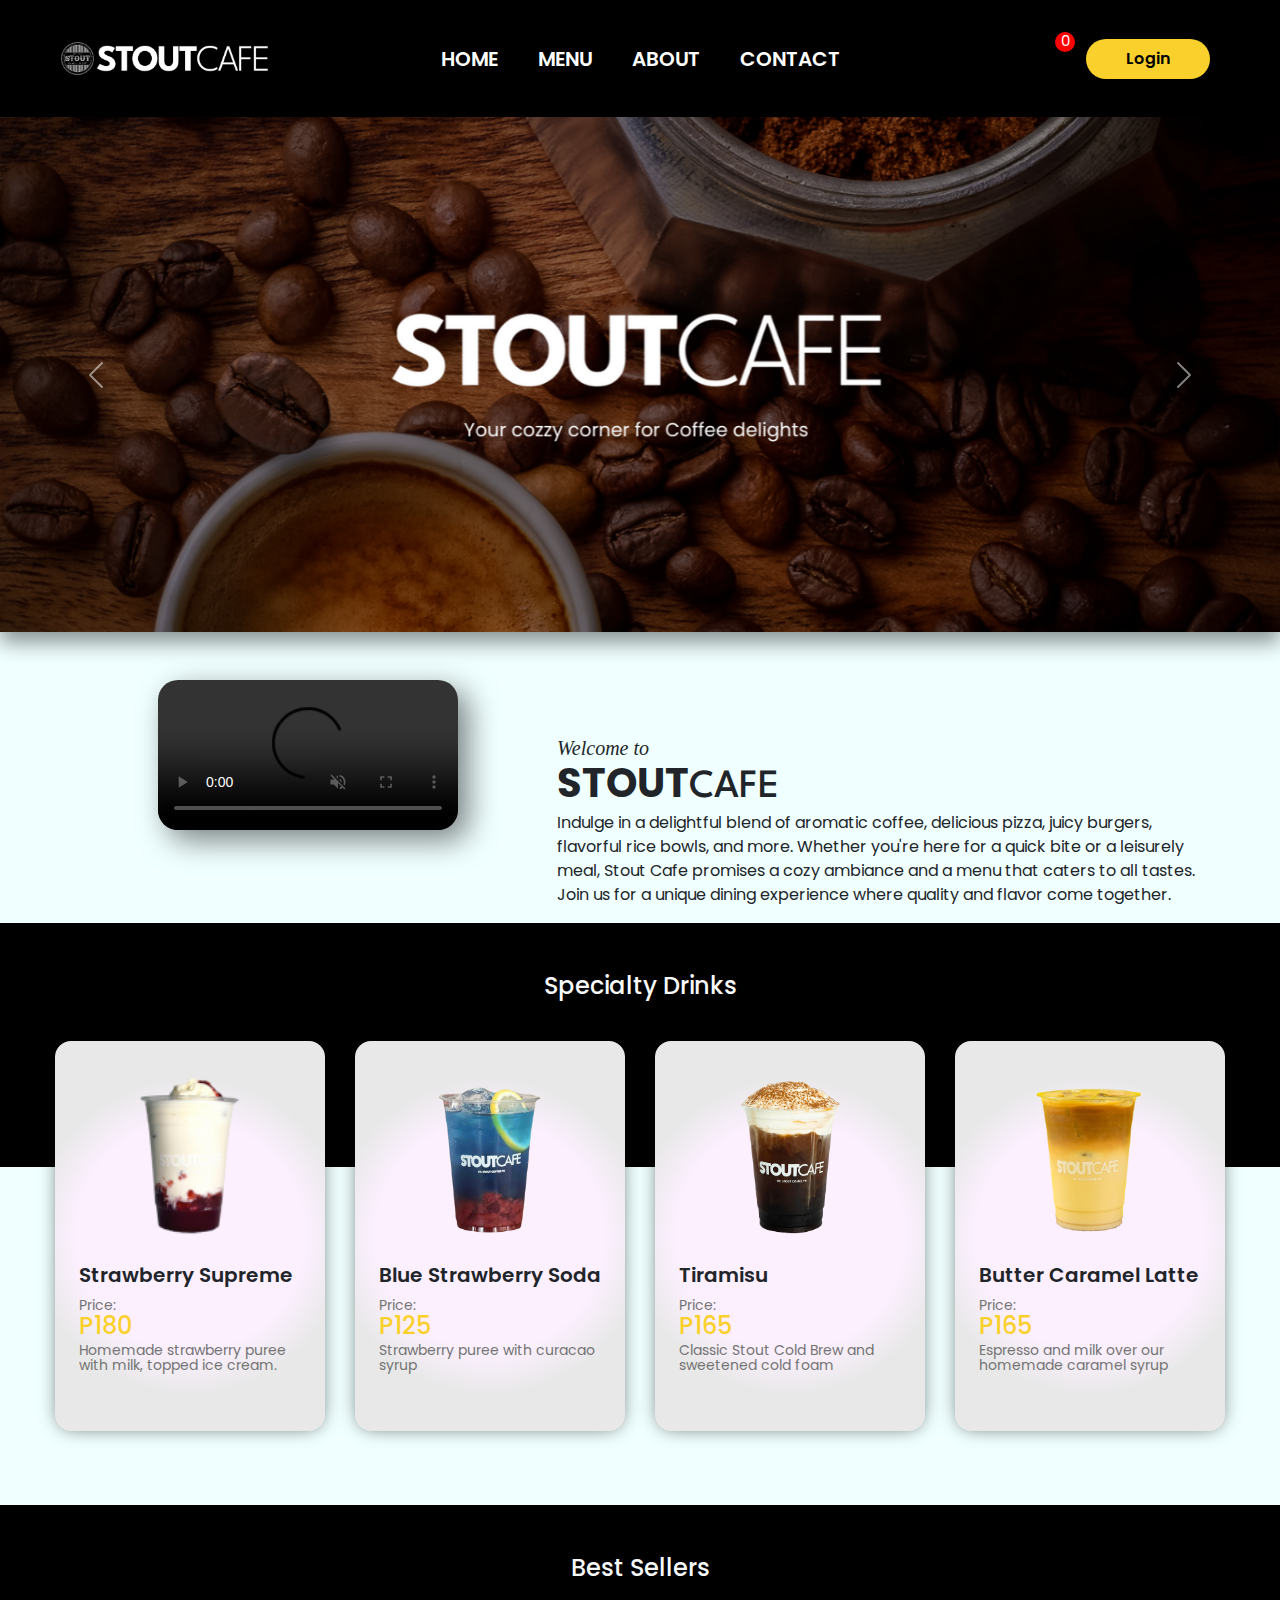
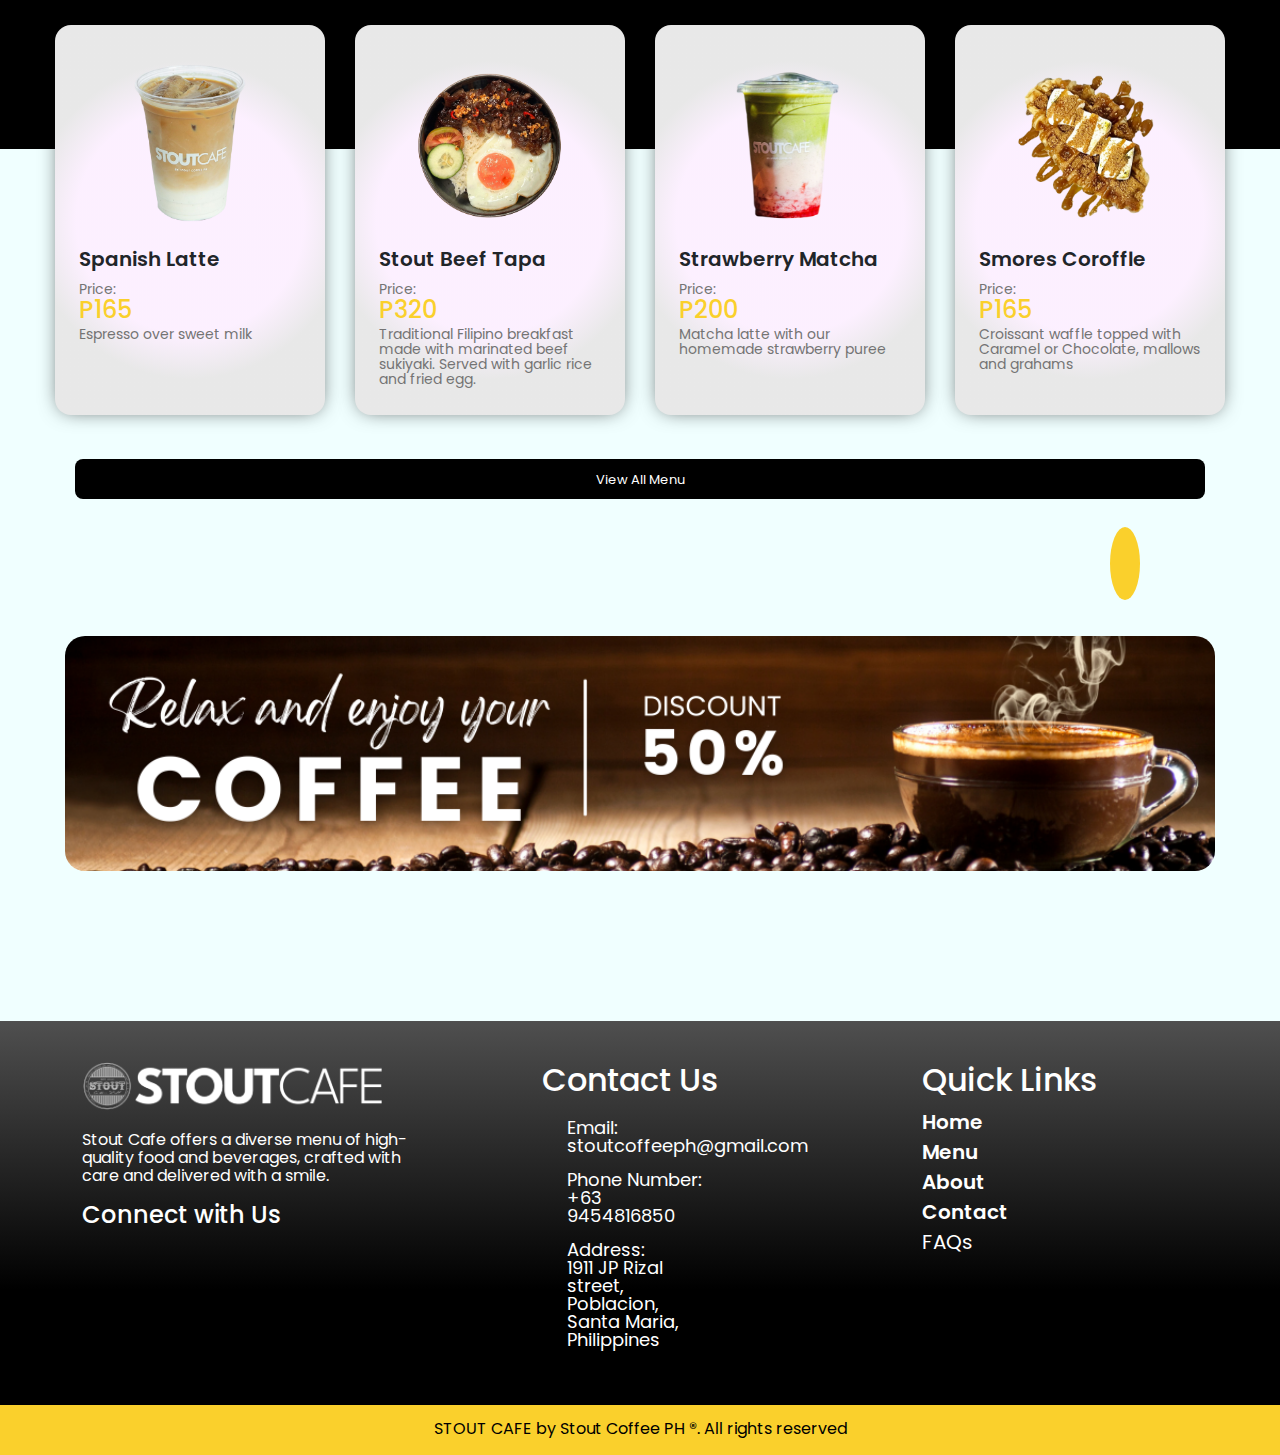
==== commit d24e7be8: "Merge branch 'main' of https://github.com/julsmartinez/STOUTCAFE" ====
--- a/index.html
+++ b/index.html
@@ -17,7 +17,7 @@
         <div class="navbar">
             <div ><a href="#"><img src="pics/logo.png" alt=""class="logo"></a></div>
             <ul class="links">
-                <li><a href="home.html" class="nav-linkk">HOME</a></li>
+                <li><a href="index.html" class="nav-linkk" id = "home">HOME</a></li>
                 <li><a href="menu.html" class="nav-linkk">MENU</a></li>
                 <li><a href="about.html" class="nav-linkk">ABOUT</a></li>
                 <li><a href="contact.html" class="nav-linkk">CONTACT</a></li>
@@ -28,20 +28,6 @@
                     <i class="fa-solid fa-cart-shopping" id="cart"></i>
                 </a>
                 <span class = "quantity">0</span>
-            </div>
-            <div class="dropdown">
-                <button class="btn border-0" type="button" data-bs-toggle="dropdown" aria-expanded="false">
-                    <div class="user">
-                        <i class="fa-solid fa-circle-user"></i>
-                        <div class="user-info">
-                            <h5 class="user-fullname">FName LName</h5>
-                            <p class="user-email">email</p>
-                        </div>
-                    </div>
-                </button>
-                <ul class="dropdown-menu">
-                    <li><a class="dropdown-item" href="#" id = "signOut">Sign Out</a></li>
-                </ul>
             </div>
             <a href="login.html" class="action-btn" id = "login-form-button">Login</a>
             <div class="toggle-btn">
@@ -512,10 +498,10 @@
                           <div class="col col-md-4">
                             <div class="row quicklinks">
                                 <h2>Quick Links</h2>
-                                <a href="index.html">Home</a>
-                                <a href="menu.html">Menu</a>
-                                <a href="about.html">About</a>
-                                <a href="contact.html">Contact</a>
+                                <a href="home.html" class="nav-linkk">Home</a>
+                                <a href="menu.html" class="nav-linkk">Menu</a>
+                                <a href="about.html" class="nav-linkk">About</a>
+                                <a href="contact.html" class="nav-linkk">Contact</a>
                                 <a href="faqs.html">FAQs</a>
                             </div>
                           </div>
--- a/styles.css
+++ b/styles.css
@@ -26,10 +26,10 @@
 #signOut {
     z-index: 999;
 }
-
+/* 
 .landingpage-pic {
 
-}
+} */
 
 
 /*------NAVBAR-------*/
@@ -173,6 +173,14 @@
     width: 20px;
 }
 
+.contactus-links a {
+    text-decoration: none;
+    color: var(--black);
+}
+
+.contactus-links a:hover {
+    color: var(--darkyellow);
+}
 
 .cart-link {
     position: absolute;
@@ -1175,6 +1183,7 @@
     font-weight: 550;
     line-height: 15px;
     color: black;
+    text-align: start;
 }
 
 .name, .phone-number, .complete-address {
